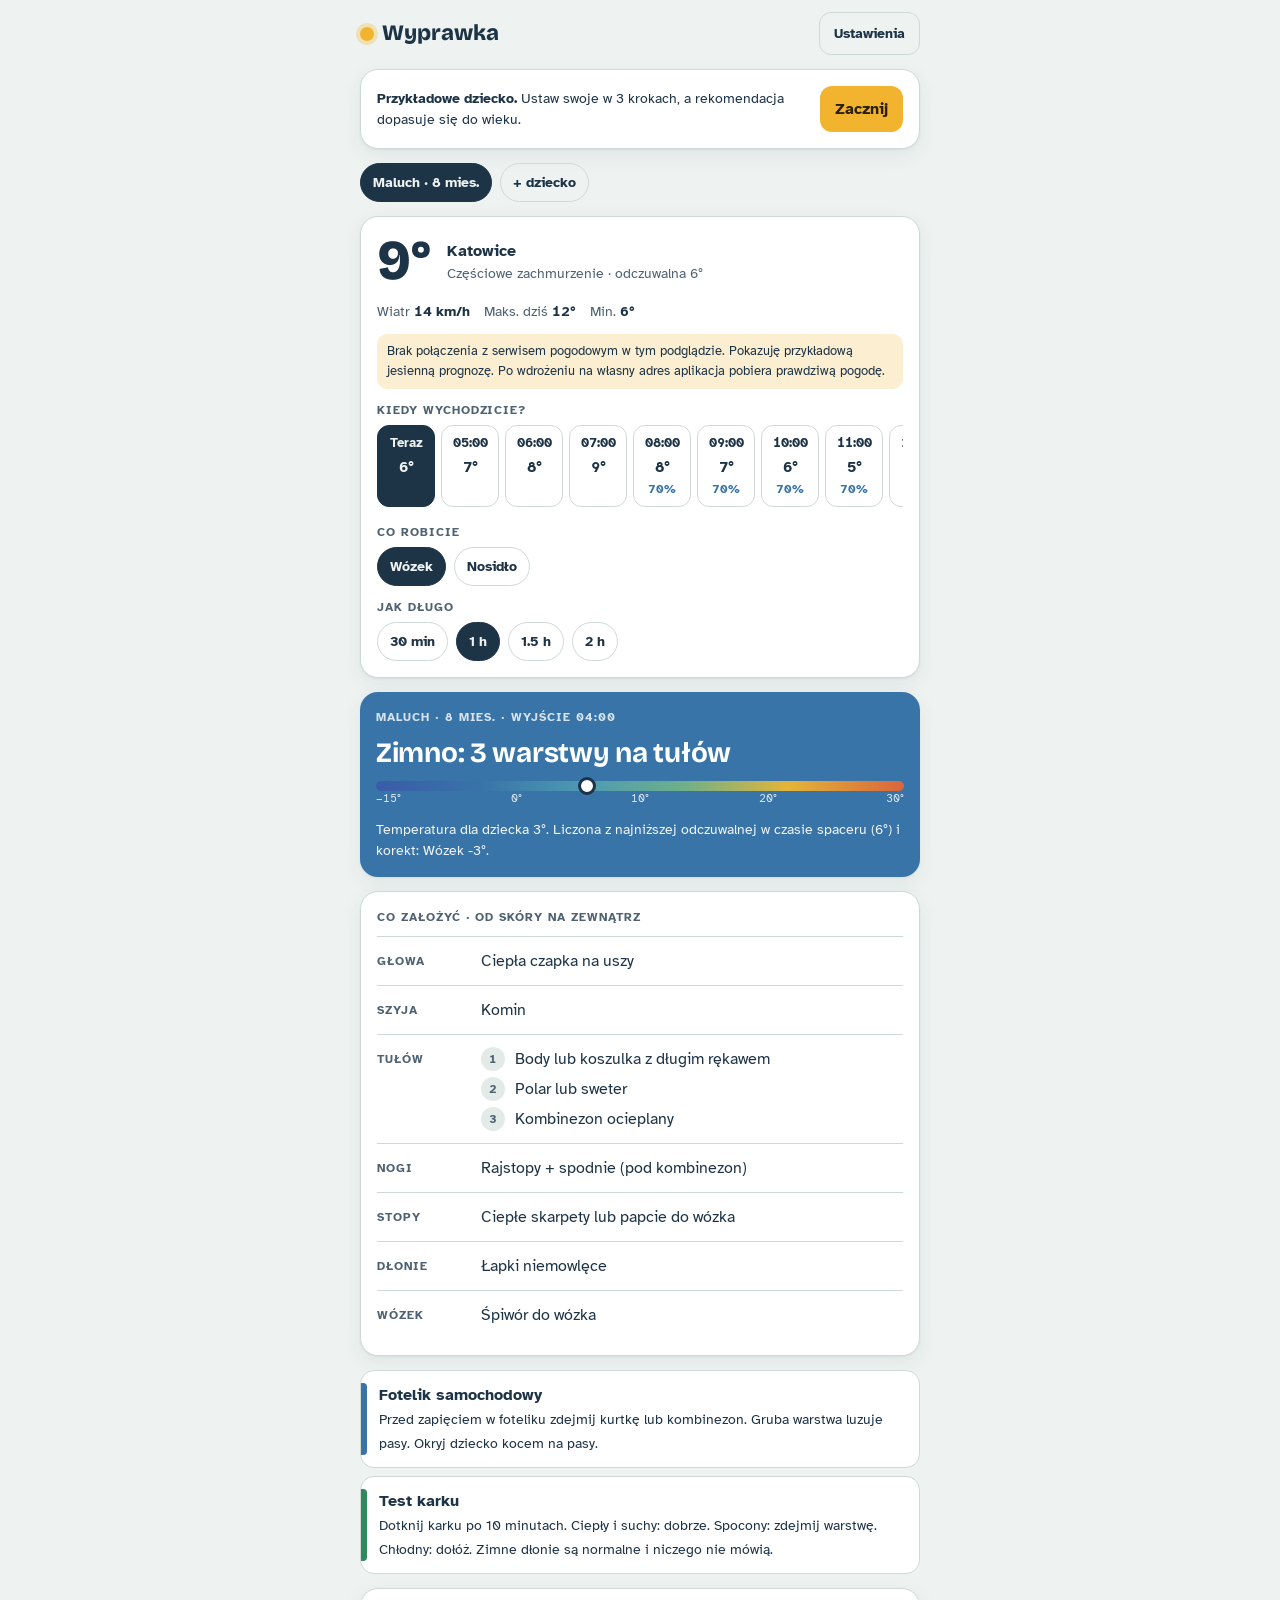
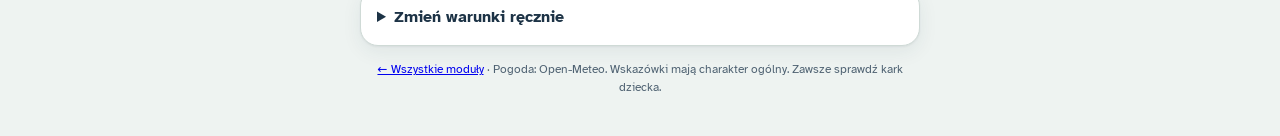
==== pogoda/index.html @ 4bfb7885 "Initial import of Wyprawka from ZIP Co-Authored-By: Claude Opus 5.5 <noreply@anthropic.com> Claude-S" ====
<!doctype html>
<html lang="pl">
<head>
<meta charset="utf-8">
<meta name="viewport" content="width=device-width,initial-scale=1,viewport-fit=cover">
<style>body{margin:0}[hidden]{display:none!important}:root{padding-top:env(safe-area-inset-top,0px);padding-bottom:env(safe-area-inset-bottom,0px)}</style>
</head>
<body>
<title>Pogoda · Wyprawka</title>
<link rel="manifest" href="../manifest.webmanifest">
<meta name="theme-color" content="#1D3346">
<link rel="preconnect" href="https://fonts.googleapis.com">
<link rel="preconnect" href="https://fonts.gstatic.com" crossorigin>
<link rel="stylesheet" href="https://fonts.googleapis.com/css2?family=Bricolage+Grotesque:opsz,wght@12..96,500;12..96,700;12..96,800&family=Atkinson+Hyperlegible:wght@400;700&display=swap">
<style>
:root{
  --bg:#EEF3F1; --surface:#FFFFFF; --surface-2:#E3EBE8; --ink:#1D3346; --ink-2:#4F6272; --line:#CFDAD6;
  --accent:#F2B42F; --accent-ink:#2A1F00; --cold:#3874A8; --warm:#D9653B; --ok:#2F8A5B; --warn:#B7791F; --bad:#B8402F;
  --shadow:0 1px 2px rgba(29,51,70,.06),0 6px 20px rgba(29,51,70,.07);
  --display:"Bricolage Grotesque",ui-rounded,"Segoe UI",system-ui,sans-serif;
  --body:"Atkinson Hyperlegible",system-ui,-apple-system,"Segoe UI",Roboto,sans-serif;
}
@media (prefers-color-scheme:dark){:root:not([data-theme="light"]){
  color-scheme:dark;--bg:#0F171D;--surface:#172229;--surface-2:#1F2D36;--ink:#E6EEF1;--ink-2:#9AAFBB;--line:#2A3A44;
  --accent:#F2B42F;--accent-ink:#2A1F00;--cold:#6FA8DB;--warm:#EE8A62;--ok:#5BC38A;--warn:#E3A948;--bad:#EC7A68;--shadow:none}}
:root[data-theme="dark"]{
  color-scheme:dark;--bg:#0F171D;--surface:#172229;--surface-2:#1F2D36;--ink:#E6EEF1;--ink-2:#9AAFBB;--line:#2A3A44;
  --accent:#F2B42F;--accent-ink:#2A1F00;--cold:#6FA8DB;--warm:#EE8A62;--ok:#5BC38A;--warn:#E3A948;--bad:#EC7A68;--shadow:none}
*{box-sizing:border-box}
html,body{background:var(--bg)}
body{color:var(--ink);font:16px/1.5 var(--body);padding-inline:16px;padding-block:12px 40px}
.wrap{max-width:560px;margin:0 auto;display:flex;flex-direction:column;gap:14px}
h1,h2,h3{font-family:var(--display);margin:0;text-wrap:balance;letter-spacing:-.01em}
.top{display:flex;align-items:center;justify-content:space-between;gap:10px}
.brand{font-family:var(--display);font-weight:800;font-size:22px;display:flex;align-items:center;gap:8px}
.brand i{width:14px;height:14px;border-radius:50%;background:var(--accent);display:inline-block;box-shadow:0 0 0 4px color-mix(in srgb,var(--accent) 30%,transparent)}
.label{font-size:12px;text-transform:uppercase;letter-spacing:.08em;color:var(--ink-2);font-weight:700}
.card{background:var(--surface);border:1px solid var(--line);border-radius:18px;padding:16px;box-shadow:var(--shadow)}
button,.btn{font:inherit;cursor:pointer;border-radius:12px;border:1px solid var(--line);background:var(--surface);color:var(--ink);padding:10px 14px;font-weight:700}
button:focus-visible,input:focus-visible,select:focus-visible{outline:3px solid var(--cold);outline-offset:2px}
.primary{background:var(--accent);color:var(--accent-ink);border-color:transparent}
.ghost{background:transparent}
.chips{display:flex;flex-wrap:wrap;gap:8px}
.chip{padding:8px 12px;border-radius:999px;font-weight:700;font-size:14px}
.chip[aria-pressed="true"]{background:var(--ink);color:var(--bg);border-color:var(--ink)}
input,select{font:inherit;color:var(--ink);background:var(--surface-2);border:1px solid var(--line);border-radius:10px;padding:10px 12px;width:100%}
.row{display:flex;gap:10px;flex-wrap:wrap;align-items:center}
.row>*{flex:1 1 140px}
.muted{color:var(--ink-2)}
.small{font-size:14px}
/* weather hero */
.wx{display:grid;grid-template-columns:auto 1fr;gap:6px 16px;align-items:center}
.wx .big{font-family:var(--display);font-weight:800;font-size:56px;line-height:1;font-variant-numeric:tabular-nums}
.wx .place{font-weight:700}
.stats{display:flex;flex-wrap:wrap;gap:6px 14px;font-size:14px;color:var(--ink-2);font-variant-numeric:tabular-nums}
.stats b{color:var(--ink)}
.demo{font-size:13px;background:color-mix(in srgb,var(--accent) 22%,var(--surface));border-radius:10px;padding:8px 10px}
/* hours */
.hours{display:flex;gap:6px;overflow-x:auto;padding-bottom:4px;scrollbar-width:thin}
.hour{flex:0 0 58px;display:flex;flex-direction:column;align-items:center;gap:2px;padding:8px 4px;border-radius:12px;font-size:13px;font-variant-numeric:tabular-nums}
.hour .t{font-weight:700;font-size:15px}
.hour .p{color:var(--cold);font-size:12px;min-height:16px}
.hour[aria-pressed="true"]{background:var(--ink);color:var(--bg);border-color:var(--ink)}
.hour[aria-pressed="true"] .p{color:var(--accent)}
/* verdict */
.verdict{display:flex;flex-direction:column;gap:12px;border:none;color:#fff;background:var(--band,#3874A8)}
.verdict .label{color:rgba(255,255,255,.8)}
.verdict h2{font-size:28px;line-height:1.1}
.gauge{position:relative;height:10px;border-radius:99px;background:linear-gradient(90deg,#3B5BA8 0%,#3874A8 20%,#4E9BB3 40%,#6DB08A 58%,#E2B53A 78%,#D9653B 100%)}
.gauge span{position:absolute;top:50%;width:18px;height:18px;border-radius:50%;background:#fff;border:3px solid #1D3346;transform:translate(-50%,-50%)}
.gscale{display:flex;justify-content:space-between;font-size:11px;color:rgba(255,255,255,.85);font-variant-numeric:tabular-nums}
.why{font-size:14px;color:rgba(255,255,255,.92)}
/* outfit */
.outfit{display:flex;flex-direction:column}
.slot{display:grid;grid-template-columns:92px 1fr;gap:12px;padding:12px 0;border-top:1px solid var(--line)}
.slot:first-child{border-top:none;padding-top:0}
.slot .k{font-size:12px;text-transform:uppercase;letter-spacing:.08em;color:var(--ink-2);font-weight:700;padding-top:3px}
.slot ol{margin:0;padding:0;list-style:none;display:flex;flex-direction:column;gap:6px}
.slot li{display:flex;gap:10px;align-items:flex-start}
.slot li .n{flex:0 0 24px;height:24px;border-radius:50%;display:grid;place-items:center;font-size:12px;font-weight:700;background:var(--surface-2);color:var(--ink-2);font-variant-numeric:tabular-nums}
.slot li.opt{color:var(--ink-2)}
.slot li.opt::after{content:"zapas";font-size:11px;font-weight:700;text-transform:uppercase;letter-spacing:.06em;margin-left:auto;padding:2px 6px;border-radius:6px;background:var(--surface-2)}
.alerts{display:flex;flex-direction:column;gap:8px}
.alert{display:grid;grid-template-columns:6px 1fr;gap:12px;background:var(--surface);border:1px solid var(--line);border-radius:14px;padding:12px 14px 12px 0;overflow:hidden}
.alert::before{content:"";border-radius:0 4px 4px 0;background:var(--c,var(--cold))}
.alert b{display:block}
.alert.bad{--c:var(--bad)} .alert.warn{--c:var(--warn)} .alert.ok{--c:var(--ok)} .alert.info{--c:var(--cold)}
details summary{cursor:pointer;font-weight:700}
.manual{display:grid;grid-template-columns:1fr 1fr;gap:10px}
.manual label{display:flex;flex-direction:column;gap:4px;font-size:13px;color:var(--ink-2)}
/* setup */
.overlay{position:fixed;inset:0;background:var(--bg);z-index:10;overflow-y:auto;padding-inline:16px;padding-block:calc(env(safe-area-inset-top,0px) + 16px) calc(env(safe-area-inset-bottom,0px) + 24px)}
.steps{display:flex;gap:6px}
.steps span{flex:1;height:5px;border-radius:9px;background:var(--line)}
.steps span.on{background:var(--accent)}
.setup h1{font-size:30px;line-height:1.1}
.stack{display:flex;flex-direction:column;gap:12px}
.opt-list{display:grid;grid-template-columns:1fr 1fr;gap:8px}
.opt-list button{text-align:left;padding:12px;display:flex;flex-direction:column;gap:2px}
.opt-list button small{font-weight:400;color:var(--ink-2);font-size:13px}
.opt-list button[aria-pressed="true"]{border-color:var(--ink);box-shadow:inset 0 0 0 2px var(--ink)}
.results{display:flex;flex-direction:column;gap:6px}
.kids{display:flex;gap:8px;overflow-x:auto}
footer{font-size:12px;color:var(--ink-2);text-align:center}
@media (prefers-reduced-motion:no-preference){.verdict,.outfit{transition:background .3s}}
@media (max-width:380px){.slot{grid-template-columns:1fr;gap:6px}.wx .big{font-size:46px}}
</style>

<div class="wrap" id="app">
  <div class="top">
    <a class="brand" href="../" style="text-decoration:none;color:inherit"><i></i>Wyprawka</a>
    <button class="ghost small" id="btnSetup" type="button">Ustawienia</button>
  </div>

  <div class="card row" id="exBanner" hidden><div class="small"><b>Przykładowe dziecko.</b> Ustaw swoje w 3 krokach, a rekomendacja dopasuje się do wieku.</div><button type="button" class="primary" id="exGo" style="flex:0 0 auto">Zacznij</button></div>
  <div class="kids" id="kids"></div>

  <section class="card stack" aria-label="Pogoda">
    <div class="wx">
      <div class="big" id="wxTemp">–</div>
      <div>
        <div class="place" id="wxPlace">–</div>
        <div class="muted small" id="wxDesc">–</div>
      </div>
    </div>
    <div class="stats" id="wxStats"></div>
    <div class="demo" id="wxDemo" hidden></div>
    <div>
      <div class="label" style="margin-bottom:6px">Kiedy wychodzicie?</div>
      <div class="hours" id="hours"></div>
    </div>
    <div class="row">
      <div>
        <div class="label" style="margin-bottom:6px">Co robicie</div>
        <div class="chips" id="acts"></div>
      </div>
    </div>
    <div>
      <div class="label" style="margin-bottom:6px">Jak długo</div>
      <div class="chips" id="durs"></div>
    </div>
  </section>

  <section class="card verdict" id="verdict" aria-live="polite">
    <div class="label" id="vLabel">Rekomendacja</div>
    <h2 id="vTitle">–</h2>
    <div>
      <div class="gauge"><span id="gDot" style="left:50%"></span></div>
      <div class="gscale"><span>−15°</span><span>0°</span><span>10°</span><span>20°</span><span>30°</span></div>
    </div>
    <div class="why" id="vWhy"></div>
  </section>

  <section class="card outfit" id="outfit" aria-label="Co założyć"></section>

  <section class="alerts" id="alerts" aria-label="Wskazówki"></section>

  <details class="card">
    <summary>Zmień warunki ręcznie</summary>
    <p class="muted small">Nadpisuje prognozę. Przydatne do sprawdzenia, jak zmieni się ubiór.</p>
    <div class="manual">
      <label>Odczuwalna °C<input id="mT" type="number" step="1" inputmode="numeric"></label>
      <label>Wiatr km/h<input id="mW" type="number" step="1" inputmode="numeric"></label>
      <label>Szansa opadów %<input id="mP" type="number" step="5" inputmode="numeric"></label>
      <label>Indeks UV<input id="mU" type="number" step="1" inputmode="numeric"></label>
      <label>Opad<select id="mK"><option value="none">brak</option><option value="rain">deszcz</option><option value="snow">śnieg</option></select></label>
      <label>&nbsp;<button type="button" id="mApply" class="primary">Przelicz</button></label>
    </div>
    <p><button type="button" id="mReset" class="ghost small">Wróć do prognozy</button></p>
  </details>

  <footer><a href="../">← Wszystkie moduły</a> · Pogoda: Open-Meteo. Wskazówki mają charakter ogólny. Zawsze sprawdź kark dziecka.</footer>
</div>

<div class="overlay setup" id="setup" hidden>
  <div class="wrap">
    <div class="steps" id="stepBar"><span></span><span></span><span></span></div>
    <div id="stepBody" class="stack"></div>
  </div>
</div>

<script>
(()=>{
const $=s=>document.querySelector(s);
const esc=s=>String(s).replace(/[&<>"]/g,c=>({"&":"&amp;","<":"&lt;",">":"&gt;",'"':"&quot;"}[c]));
const LS="cieplutko.v1";
const load=()=>{try{return JSON.parse(localStorage.getItem(LS))||null}catch(e){return null}};
const save=()=>{try{localStorage.setItem(LS,JSON.stringify(S))}catch(e){}};

/* ---------- state ---------- */
const now=new Date();
const monthsAgo=m=>{const d=new Date(now.getFullYear(),now.getMonth()-m,1);return d.toISOString().slice(0,7)};
let S=load()||{
  example:true,
  kids:[{id:"k1",name:"Maluch",birth:monthsAgo(8),feel:0}],
  active:"k1",
  place:{name:"Katowice",lat:50.2649,lon:19.0238},
  act:"wozek",dur:60,
};
let WX=null, startIdx=0, manual=null;

/* ---------- weather ---------- */
const WMO={0:"Bezchmurnie",1:"Przeważnie słonecznie",2:"Częściowe zachmurzenie",3:"Pochmurno",45:"Mgła",48:"Szadź",51:"Lekka mżawka",53:"Mżawka",55:"Gęsta mżawka",56:"Marznąca mżawka",57:"Marznąca mżawka",61:"Słaby deszcz",63:"Deszcz",65:"Ulewa",66:"Marznący deszcz",67:"Marznący deszcz",71:"Słaby śnieg",73:"Śnieg",75:"Intensywny śnieg",77:"Ziarna śniegu",80:"Przelotny deszcz",81:"Przelotne opady",82:"Gwałtowne opady",85:"Przelotny śnieg",86:"Śnieżyca",95:"Burza",96:"Burza z gradem",99:"Burza z gradem"};
const kindOf=c=>([71,73,75,77,85,86].includes(c)?"snow":(c>=51&&c<=67)||(c>=80&&c<=82)||c>=95?"rain":"none");

function sampleWeather(){ // realistic autumn day in Silesia, clearly marked as sample
  const base=new Date();base.setMinutes(0,0,0);
  const temps=[9,10,11,12,12,11,10,9,8,7,7,6,6,5,5,5,4,4,4,5,6,7,8,9];
  const hours=temps.map((t,i)=>{const d=new Date(base.getTime()+i*3600e3);const rain=i>=4&&i<=7;
    return{time:d,t,feels:t-3-(rain?1:0),pp:rain?70:15,precip:rain?0.6:0,code:rain?61:(i<4?2:3),wind:rain?24:14,uv:i<5?2:0}});
  return{sample:true,cur:{t:9,feels:6,code:2,wind:14},hours};
}
async function fetchWeather(p){
  const u=`https://api.open-meteo.com/v1/forecast?latitude=${p.lat}&longitude=${p.lon}&current=temperature_2m,apparent_temperature,weather_code,wind_speed_10m&hourly=temperature_2m,apparent_temperature,precipitation_probability,precipitation,weather_code,wind_speed_10m,uv_index&timezone=auto&forecast_days=2`;
  const r=await fetch(u);if(!r.ok)throw new Error("HTTP "+r.status);const j=await r.json();
  const h=j.hourly, nowH=new Date();nowH.setMinutes(0,0,0);
  const hours=h.time.map((t,i)=>({time:new Date(t),t:h.temperature_2m[i],feels:h.apparent_temperature[i],pp:h.precipitation_probability[i]??0,precip:h.precipitation[i]??0,code:h.weather_code[i],wind:h.wind_speed_10m[i],uv:h.uv_index[i]??0}))
    .filter(x=>x.time>=nowH).slice(0,24);
  return{sample:false,cur:{t:j.current.temperature_2m,feels:j.current.apparent_temperature,code:j.current.weather_code,wind:j.current.wind_speed_10m},hours};
}
async function geocode(q){
  const r=await fetch(`https://geocoding-api.open-meteo.com/v1/search?name=${encodeURIComponent(q)}&count=6&language=pl&format=json`);
  const j=await r.json();return(j.results||[]).map(x=>({name:x.name,sub:[x.admin1,x.country].filter(Boolean).join(", "),lat:x.latitude,lon:x.longitude}));
}
async function reverseName(lat,lon){
  try{const r=await fetch(`https://api.bigdatacloud.net/data/reverse-geocode-client?latitude=${lat}&longitude=${lon}&localityLanguage=pl`);const j=await r.json();return j.city||j.locality||"Twoja lokalizacja"}catch(e){return"Twoja lokalizacja"}
}
function gps(){return new Promise((res,rej)=>{if(!navigator.geolocation)return rej(new Error("brak GPS"));navigator.geolocation.getCurrentPosition(p=>res({lat:p.coords.latitude,lon:p.coords.longitude}),rej,{enableHighAccuracy:false,timeout:10000,maximumAge:600000})})}

/* ---------- engine ---------- */
const ageM=k=>{const [y,m]=k.birth.split("-").map(Number);return Math.max(0,(now.getFullYear()-y)*12+(now.getMonth()+1-m))};
const ageTxt=m=>m<1?"noworodek":m<24?`${m} mies.`:`${Math.floor(m/12)} ${Math.floor(m/12)<5?"lata":"lat"}${m%12>=6?" i pół":""}`;
const ACTS={wozek:{n:"Wózek",d:"leży lub siedzi"},nosidlo:{n:"Nosidło",d:"przy rodzicu"},spacer:{n:"Spacer",d:"idzie sam"},plac:{n:"Plac zabaw",d:"biega"}};
const actsFor=m=>m<12?["wozek","nosidlo"]:["wozek","spacer","plac"];

function windowOf(hours,i,dur){
  const n=Math.max(1,Math.ceil(dur/60));const w=hours.slice(i,i+n);
  const kinds=w.map(h=>kindOf(h.code));
  return{feels:Math.min(...w.map(h=>h.feels)),t:Math.min(...w.map(h=>h.t)),tMax:Math.max(...w.map(h=>h.feels)),
    wind:Math.max(...w.map(h=>h.wind)),pp:Math.max(...w.map(h=>h.pp)),precip:w.reduce((a,h)=>a+h.precip,0),
    uv:Math.max(...w.map(h=>h.uv)),kind:kinds.includes("snow")?"snow":kinds.includes("rain")?"rain":"none",start:w[0].time};
}

const BANDS=[
 {min:24,key:"hot",name:"Upał",color:"#C4552F"},
 {min:19,key:"warm",name:"Ciepło",color:"#B98A12"},
 {min:14,key:"mild",name:"Łagodnie",color:"#3E8A63"},
 {min:9,key:"cool",name:"Chłodno",color:"#3C8595"},
 {min:2,key:"cold",name:"Zimno",color:"#3874A8"},
 {min:-5,key:"frost",name:"Bardzo zimno",color:"#34579A"},
 {min:-99,key:"severe",name:"Ekstremalnie zimno",color:"#2B3F7A"}];

function recommend(kid,w,act,dur){
  const m=ageM(kid), infant=m<12, walker=m>=12;
  let adj=0, why=[];
  const actAdj={wozek:infant?-3:-2,nosidlo:3,spacer:2,plac:4}[act];
  adj+=actAdj; why.push(`${ACTS[act].n} ${actAdj>0?"+":""}${actAdj}°`);
  if(m<3){adj-=1;why.push("noworodek −1°")}
  if(kid.feel){adj+=kid.feel;why.push(kid.feel<0?`zmarzluch ${kid.feel}°`:`szybko się grzeje +${kid.feel}°`)}
  if(dur>=90){adj-=1;why.push("długi spacer −1°")}
  const T=Math.round(w.feels+adj);
  const band=BANDS.find(b=>T>=b.min);
  const O={head:[],neck:[],body:[],legs:[],feet:[],hands:[],gear:[]};
  const L=(slot,txt,opt)=>O[slot].push({txt,opt:!!opt});
  const wet=w.kind==="rain"||w.pp>=50, snow=w.kind==="snow", windy=w.wind>=25;

  switch(band.key){
   case"hot":
    L("body",infant?"Samo body z krótkim rękawem lub bez rękawów (bawełna, len)":"Luźna koszulka z krótkim rękawem (bawełna, len)");
    L("legs",infant?"Tylko pielucha albo cienkie szorty":"Krótkie spodenki lub przewiewna sukienka");
    L("feet",walker?"Sandały z zakrytymi palcami":"Boso");
    L("head","Kapelusz z rondem, jasny, przewiewny");break;
   case"warm":
    L("body","Koszulka lub body z krótkim rękawem");
    L("body","Cienka bluza rozpinana",true);
    L("legs","Cienkie długie spodnie lub legginsy");
    L("feet",walker?"Skarpetki i lekkie buty":"Cienkie skarpetki");
    L("head",w.uv>=3?"Kapelusz lub czapka z daszkiem":(infant?"Cienka czapeczka, tylko przy wietrze":"Bez czapki"),!(w.uv>=3)&&infant);break;
   case"mild":
    L("body","Body lub koszulka z długim rękawem");
    L("body","Cienka bluza lub sweterek");
    if(windy||wet)L("body","Wiatrówka lub cienka kurtka");else L("body","Cienka kurtka",true);
    L("legs","Długie spodnie (dresowe, bawełniane)");
    L("feet",walker?"Skarpetki i pełne buty":"Skarpetki");
    L("head",infant?"Cienka bawełniana czapka":"Cienka czapka przy wietrze",!infant&&!windy);break;
   case"cool":
    L("body","Body lub koszulka z długim rękawem");
    L("body","Polar lub bluza");
    L("body","Kurtka przejściowa");
    L("legs",m<24?"Rajstopki + długie spodnie":"Długie spodnie");
    L("feet",walker?"Grubsze skarpety i buty przejściowe":"Grubsze skarpety");
    L("head","Cienka czapka zakrywająca uszy");
    L("neck","Komin lub chustka",!windy);
    if(walker)L("hands","Cienkie rękawiczki",true);break;
   case"cold":
    L("body","Body lub koszulka z długim rękawem");
    L("body","Polar lub sweter");
    L("body",infant?"Kombinezon ocieplany":"Kurtka ocieplana");
    L("legs",infant?"Rajstopy + spodnie (pod kombinezon)":"Rajstopy + spodnie lub spodnie ocieplane");
    L("feet",walker?"Ciepłe skarpety i buty ocieplane":"Ciepłe skarpety lub papcie do wózka");
    L("head","Ciepła czapka na uszy");
    L("neck","Komin");
    L("hands",walker?"Rękawiczki":"Łapki niemowlęce");break;
   case"frost": case"severe":
    L("body","Bielizna termoaktywna lub body z wełny merino");
    L("body","Polar lub wełniany sweter");
    L("body","Kombinezon zimowy");
    L("legs","Rajstopy wełniane lub legginsy termo (pod kombinezon)");
    L("feet",walker?"Wełniane skarpety i buty zimowe":"Wełniane skarpety, buciki lub śpiworek zakrywający stopy");
    L("head",band.key==="severe"?"Kominiarka i zimowa czapka":"Zimowa czapka, ewentualnie kominiarka");
    L("neck","Komin polarowy");
    L("hands",walker?"Nieprzemakalne łapki":"Łapki niemowlęce");break;
  }
  if(wet&&walker&&act!=="wozek"){L("body","Kurtka przeciwdeszczowa jako wierzchnia warstwa");L("legs","Spodnie przeciwdeszczowe na wierzch");O.feet=[{txt:T<8?"Kalosze z ciepłą wkładką":"Kalosze",opt:false}]}
  if(snow&&walker){L("legs","Spodnie nieprzemakalne (śnieg)");L("hands","Zapasowa para rękawiczek",true)}
  if(act==="plac"){L("gear","Zapasowe skarpetki i spodnie",true);if(T>=14&&T<24)L("gear","Bluzę zdejmij po 10 min zabawy, jeśli się grzeje",true)}

  // stroller / carrier gear
  if(act==="wozek"){
    L("gear",T>=22?"Bez kocyka. Nie zasłaniaj budki pieluszką, bo w środku robi się gorąco":T>=16?"Cienki kocyk muślinowy":T>=9?"Kocyk lub cienki śpiworek":T>=0?"Śpiwór do wózka":"Zimowy śpiwór do wózka i osłona od wiatru");
    if(wet||snow)L("gear","Folia przeciwdeszczowa, uchylona dla wentylacji");
    if(windy&&T<16)L("gear","Budka ustawiona od strony wiatru");
  }
  if(act==="nosidlo"){
    L("gear","Dziecko ubierz o jedną warstwę lżej. Ciepło rodzica grzeje");
    if(T<14)L("gear","Kurtka lub osłona nosidłowa rodzica, ciepłe skarpety (stopy wystają)");
  }

  // alerts
  const A=[];
  if(band.key==="severe")A.push(["bad","Rozważ krótszy spacer",infant?"Przy tak odczuwalnej temperaturze niemowlę wyjdź maksymalnie na 15–20 minut albo zostańcie w domu.":"Wyjdźcie na 20–30 minut i obserwujcie policzki i nos."]);
  else if(band.key==="frost")A.push(["warn","Bardzo zimno",`Skróć spacer do 30–40 minut. Na policzki tłusty krem ochronny na zimno (bez wody), 20 minut przed wyjściem.`]);
  if(w.tMax>=28)A.push(["bad","Upał","Unikaj wyjścia między 11 a 16. Częściej podawaj pierś, mleko lub wodę (wodę od 6. miesiąca). Szukaj cienia."]);
  if(w.uv>=3){
    if(m<6)A.push(["warn",`UV ${Math.round(w.uv)}`,"Niemowlę do 6. miesiąca trzymaj w cieniu i chroń ubraniem oraz budką. Kremów z filtrem u tak małych dzieci się unika."]);
    else A.push(["warn",`UV ${Math.round(w.uv)}`,`Krem z filtrem SPF 50 (mineralny) na odkrytą skórę${w.uv>=6&&walker?", okulary UV400":""}.`]);
  }
  if(wet)A.push(["info","Może padać",`Szansa opadów do ${Math.round(w.pp)}%. ${act==="nosidlo"?"Weź parasol lub osłonę przeciwdeszczową na nosidło.":act==="wozek"?"Folia na wózek w koszu.":"Ubranie przeciwdeszczowe już jest na liście."}`]);
  if(w.wind>=35)A.push(["warn","Silny wiatr",`Porywy do ${Math.round(w.wind)} km/h. Komin, osłona twarzy, unikaj otwartych przestrzeni.`]);
  if(T<10)A.push(["info","Fotelik samochodowy","Przed zapięciem w foteliku zdejmij kurtkę lub kombinezon. Gruba warstwa luzuje pasy. Okryj dziecko kocem na pasy."]);
  A.push(["ok","Test karku","Dotknij karku po 10 minutach. Ciepły i suchy: dobrze. Spocony: zdejmij warstwę. Chłodny: dołóż. Zimne dłonie są normalne i niczego nie mówią."]);

  return{T,band,O,A,why,m};
}

/* ---------- render ---------- */
function curWeather(){
  if(manual){const h=WX.hours[startIdx]||WX.hours[0];return{feels:manual.t,t:manual.t,tMax:manual.t,wind:manual.w,pp:manual.p,precip:0,uv:manual.u,kind:manual.k,start:h.time}}
  return windowOf(WX.hours,startIdx,S.dur);
}
const kid=()=>S.kids.find(k=>k.id===S.active)||S.kids[0];
const hhmm=d=>d.toLocaleTimeString("pl-PL",{hour:"2-digit",minute:"2-digit"});
const icon=h=>{const k=kindOf(h.code);return k==="snow"?"śnieg":k==="rain"?`${Math.round(h.pp)}%`:h.pp>=30?`${Math.round(h.pp)}%`:""};

function renderKids(){
  const el=$("#kids");
  el.innerHTML=S.kids.map(k=>`<button type="button" class="chip" aria-pressed="${k.id===S.active}" data-k="${k.id}">${esc(k.name)} · ${ageTxt(ageM(k))}</button>`).join("")+
    `<button type="button" class="chip ghost" id="addKid">+ dziecko</button>`;
  el.querySelectorAll("[data-k]").forEach(b=>b.onclick=()=>{S.active=b.dataset.k;const a=actsFor(ageM(kid()));if(!a.includes(S.act))S.act=a[0];save();render()});
  $("#addKid").onclick=()=>openSetup(true);
}
function renderWeather(){
  const c=WX.cur;
  $("#wxTemp").textContent=`${Math.round(c.t)}°`;
  $("#wxPlace").textContent=S.place.name;
  $("#wxDesc").textContent=`${WMO[c.code]||"–"} · odczuwalna ${Math.round(c.feels)}°`;
  $("#wxStats").innerHTML=`<span>Wiatr <b>${Math.round(c.wind)} km/h</b></span><span>Maks. dziś <b>${Math.round(Math.max(...WX.hours.slice(0,12).map(h=>h.t)))}°</b></span><span>Min. <b>${Math.round(Math.min(...WX.hours.slice(0,12).map(h=>h.t)))}°</b></span>`;
  const d=$("#wxDemo");
  if(WX.sample){d.hidden=false;d.textContent=WX.err||"Przykładowa prognoza. Po uruchomieniu aplikacji z własnego adresu pobierze się prawdziwa pogoda dla Twojej lokalizacji.";}else d.hidden=true;
  $("#hours").innerHTML=WX.hours.slice(0,12).map((h,i)=>`<button type="button" class="hour" aria-pressed="${i===startIdx}" data-i="${i}"><span>${i===0?"Teraz":hhmm(h.time)}</span><span class="t">${Math.round(h.feels)}°</span><span class="p">${icon(h)}</span></button>`).join("");
  $("#hours").querySelectorAll(".hour").forEach(b=>b.onclick=()=>{startIdx=+b.dataset.i;render()});
  const acts=actsFor(ageM(kid()));
  $("#acts").innerHTML=acts.map(a=>`<button type="button" class="chip" aria-pressed="${a===S.act}" data-a="${a}">${ACTS[a].n}</button>`).join("");
  $("#acts").querySelectorAll("[data-a]").forEach(b=>b.onclick=()=>{S.act=b.dataset.a;save();render()});
  $("#durs").innerHTML=[30,60,90,120].map(v=>`<button type="button" class="chip" aria-pressed="${v===S.dur}" data-d="${v}">${v<60?v+" min":v/60+" h"}</button>`).join("");
  $("#durs").querySelectorAll("[data-d]").forEach(b=>b.onclick=()=>{S.dur=+b.dataset.d;save();render()});
}
function renderRec(){
  const k=kid(), w=curWeather(), r=recommend(k,w,S.act,S.dur);
  const v=$("#verdict");v.style.setProperty("--band",r.band.color);
  const layers=r.O.body.filter(x=>!x.opt).length;
  $("#vLabel").textContent=`${esc(k.name)} · ${ageTxt(r.m)} · wyjście ${manual?"(ręcznie)":hhmm(w.start)}`;
  $("#vTitle").textContent=`${r.band.name}: ${layers} ${layers===1?"warstwa":layers<5?"warstwy":"warstw"} na tułów`;
  const pct=Math.max(0,Math.min(100,(r.T+15)/45*100));$("#gDot").style.left=pct+"%";
  $("#vWhy").textContent=`Temperatura dla dziecka ${r.T}°. Liczona z najniższej odczuwalnej w czasie spaceru (${Math.round(w.feels)}°) i korekt: ${r.why.join(", ")}.`;
  const SL=[["head","Głowa"],["neck","Szyja"],["body","Tułów"],["legs","Nogi"],["feet","Stopy"],["hands","Dłonie"],["gear",S.act==="wozek"?"Wózek":S.act==="nosidlo"?"Nosidło":"Do torby"]];
  $("#outfit").innerHTML=`<div class="label" style="margin-bottom:10px">Co założyć · od skóry na zewnątrz</div>`+SL.filter(([s])=>r.O[s].length).map(([s,n])=>{let c=0;return(
    `<div class="slot"><div class="k">${n}</div><ol>${r.O[s].map(x=>`<li class="${x.opt?"opt":""}">${s==="body"&&!x.opt?`<span class="n">${++c}</span>`:""}<span>${esc(x.txt)}</span></li>`).join("")}</ol></div>`)}).join("");
  $("#alerts").innerHTML=r.A.map(([c,t,d])=>`<div class="alert ${c}"><div><b>${esc(t)}</b><span class="small">${esc(d)}</span></div></div>`).join("");
}
function render(){$("#exBanner").hidden=!S.example;renderKids();renderWeather();renderRec()}

/* ---------- manual override ---------- */
$("#mApply").onclick=()=>{manual={t:+$("#mT").value||0,w:+$("#mW").value||0,p:+$("#mP").value||0,u:+$("#mU").value||0,k:$("#mK").value};if(manual.k!=="none"&&manual.p<50)manual.p=80;renderRec()};
$("#mReset").onclick=()=>{manual=null;renderRec()};
function fillManual(){const w=windowOf(WX.hours,startIdx,S.dur);$("#mT").value=Math.round(w.feels);$("#mW").value=Math.round(w.wind);$("#mP").value=Math.round(w.pp);$("#mU").value=Math.round(w.uv);$("#mK").value=w.kind}

/* ---------- setup (3 steps) ---------- */
let step=0, draft=null, addOnly=false;
function openSetup(add){addOnly=!!add;step=0;const k=add?null:kid();draft={name:add?"":(S.example?"":k.name),birth:add?monthsAgo(6):k.birth,feel:add?0:k.feel,place:{...S.place},act:S.act};$("#setup").hidden=false;renderStep()}
function renderStep(){
  const bars=$("#stepBar").children;[...bars].forEach((b,i)=>b.classList.toggle("on",i<=step));
  const B=$("#stepBody");
  if(step===0){
    B.innerHTML=`<div class="label">Krok 1 z 3</div><h1>Kogo ubieramy?</h1>
    <label class="stack small"><span class="muted">Imię lub przydomek</span><input id="sName" autocomplete="off" placeholder="np. Staś" value="${esc(draft.name)}"></label>
    <label class="stack small"><span class="muted">Miesiąc urodzenia</span><input id="sBirth" type="month" max="${now.toISOString().slice(0,7)}" value="${draft.birth}"></label>
    <div class="stack small"><span class="muted">Jak znosi chłód?</span><div class="chips" id="sFeel">
      ${[[-2,"Zmarzluch"],[0,"Typowo"],[2,"Szybko się poci"]].map(([v,n])=>`<button type="button" class="chip" data-f="${v}" aria-pressed="${draft.feel===v}">${n}</button>`).join("")}</div></div>
    <div class="row"><button type="button" class="ghost" id="sCancel">Anuluj</button><button type="button" class="primary" id="sNext">Dalej</button></div>`;
    B.querySelectorAll("[data-f]").forEach(b=>b.onclick=()=>{draft.feel=+b.dataset.f;draft.name=$("#sName").value;draft.birth=$("#sBirth").value||draft.birth;renderStep()});
    $("#sNext").onclick=()=>{draft.name=$("#sName").value.trim()||"Maluch";draft.birth=$("#sBirth").value||draft.birth;if(addOnly){finish();return}step=1;renderStep()};
  }else if(step===1){
    B.innerHTML=`<div class="label">Krok 2 z 3</div><h1>Gdzie spacerujecie?</h1>
    <button type="button" class="primary" id="sGps">Użyj mojej lokalizacji</button>
    <div class="muted small" id="sGpsMsg">Obecnie: ${esc(draft.place.name)}</div>
    <label class="stack small"><span class="muted">albo wpisz miejscowość</span><input id="sCity" placeholder="np. Siemianowice Śląskie" autocomplete="off"></label>
    <div class="results" id="sRes"></div>
    <div class="row"><button type="button" class="ghost" id="sBack">Wstecz</button><button type="button" class="primary" id="sNext">Dalej</button></div>`;
    $("#sGps").onclick=async()=>{const m=$("#sGpsMsg");m.textContent="Szukam lokalizacji…";
      try{const p=await gps();const name=await reverseName(p.lat,p.lon);draft.place={name,lat:p.lat,lon:p.lon};m.textContent="Obecnie: "+name}
      catch(e){m.textContent="Nie udało się pobrać lokalizacji. Zezwól na dostęp w przeglądarce albo wpisz miejscowość."}};
    let t;$("#sCity").oninput=e=>{clearTimeout(t);const q=e.target.value.trim();if(q.length<2){$("#sRes").innerHTML="";return}
      t=setTimeout(async()=>{try{const rs=await geocode(q);$("#sRes").innerHTML=rs.length?rs.map((r,i)=>`<button type="button" data-i="${i}" style="text-align:left">${esc(r.name)} <span class="muted small">${esc(r.sub)}</span></button>`).join(""):`<span class="muted small">Brak wyników.</span>`;
        $("#sRes").querySelectorAll("[data-i]").forEach(b=>b.onclick=()=>{draft.place=rs[+b.dataset.i];$("#sGpsMsg").textContent="Obecnie: "+draft.place.name;$("#sRes").innerHTML=""})}
        catch(err){$("#sRes").innerHTML=`<span class="muted small">Wyszukiwarka miejscowości nie odpowiada. Spróbuj później.</span>`}},350)};
    $("#sBack").onclick=()=>{step=0;renderStep()};$("#sNext").onclick=()=>{step=2;renderStep()};
  }else{
    const acts=actsFor(ageMFromBirth(draft.birth));if(!acts.includes(draft.act))draft.act=acts[0];
    B.innerHTML=`<div class="label">Krok 3 z 3</div><h1>Jak zwykle wychodzicie?</h1>
    <div class="opt-list">${acts.map(a=>`<button type="button" data-a="${a}" aria-pressed="${a===draft.act}">${ACTS[a].n}<small>${ACTS[a].d}</small></button>`).join("")}</div>
    <p class="muted small">Możesz to zmienić przy każdym wyjściu.</p>
    <div class="row"><button type="button" class="ghost" id="sBack">Wstecz</button><button type="button" class="primary" id="sNext">Gotowe</button></div>`;
    B.querySelectorAll("[data-a]").forEach(b=>b.onclick=()=>{draft.act=b.dataset.a;renderStep()});
    $("#sBack").onclick=()=>{step=1;renderStep()};$("#sNext").onclick=finish;
  }
  const c=$("#sCancel");if(c)c.onclick=()=>{$("#setup").hidden=true};
}
function ageMFromBirth(b){return ageM({birth:b})}
async function finish(){
  if(addOnly){const id="k"+Date.now();S.kids.push({id,name:draft.name,birth:draft.birth,feel:draft.feel});S.active=id;}
  else{
    if(S.example){S.kids=[{id:"k1",name:draft.name,birth:draft.birth,feel:draft.feel}];S.active="k1";S.example=false}
    else Object.assign(kid(),{name:draft.name,birth:draft.birth,feel:draft.feel});
    const moved=draft.place.lat!==S.place.lat||draft.place.lon!==S.place.lon;S.place=draft.place;S.act=draft.act;
    if(moved)await refresh();
  }
  const a=actsFor(ageM(kid()));if(!a.includes(S.act))S.act=a[0];
  save();$("#setup").hidden=true;render();
}
$("#btnSetup").onclick=()=>openSetup(false);$("#exGo").onclick=()=>openSetup(false);

/* ---------- boot ---------- */
async function refresh(){
  try{WX=await fetchWeather(S.place)}
  catch(e){WX=sampleWeather();WX.err="Brak połączenia z serwisem pogodowym w tym podglądzie. Pokazuję przykładową jesienną prognozę. Po wdrożeniu na własny adres aplikacja pobiera prawdziwą pogodę."}
  startIdx=0;fillManual();
}
WX=sampleWeather();render();
refresh().then(render);
})();
</script>

</body>
</html>
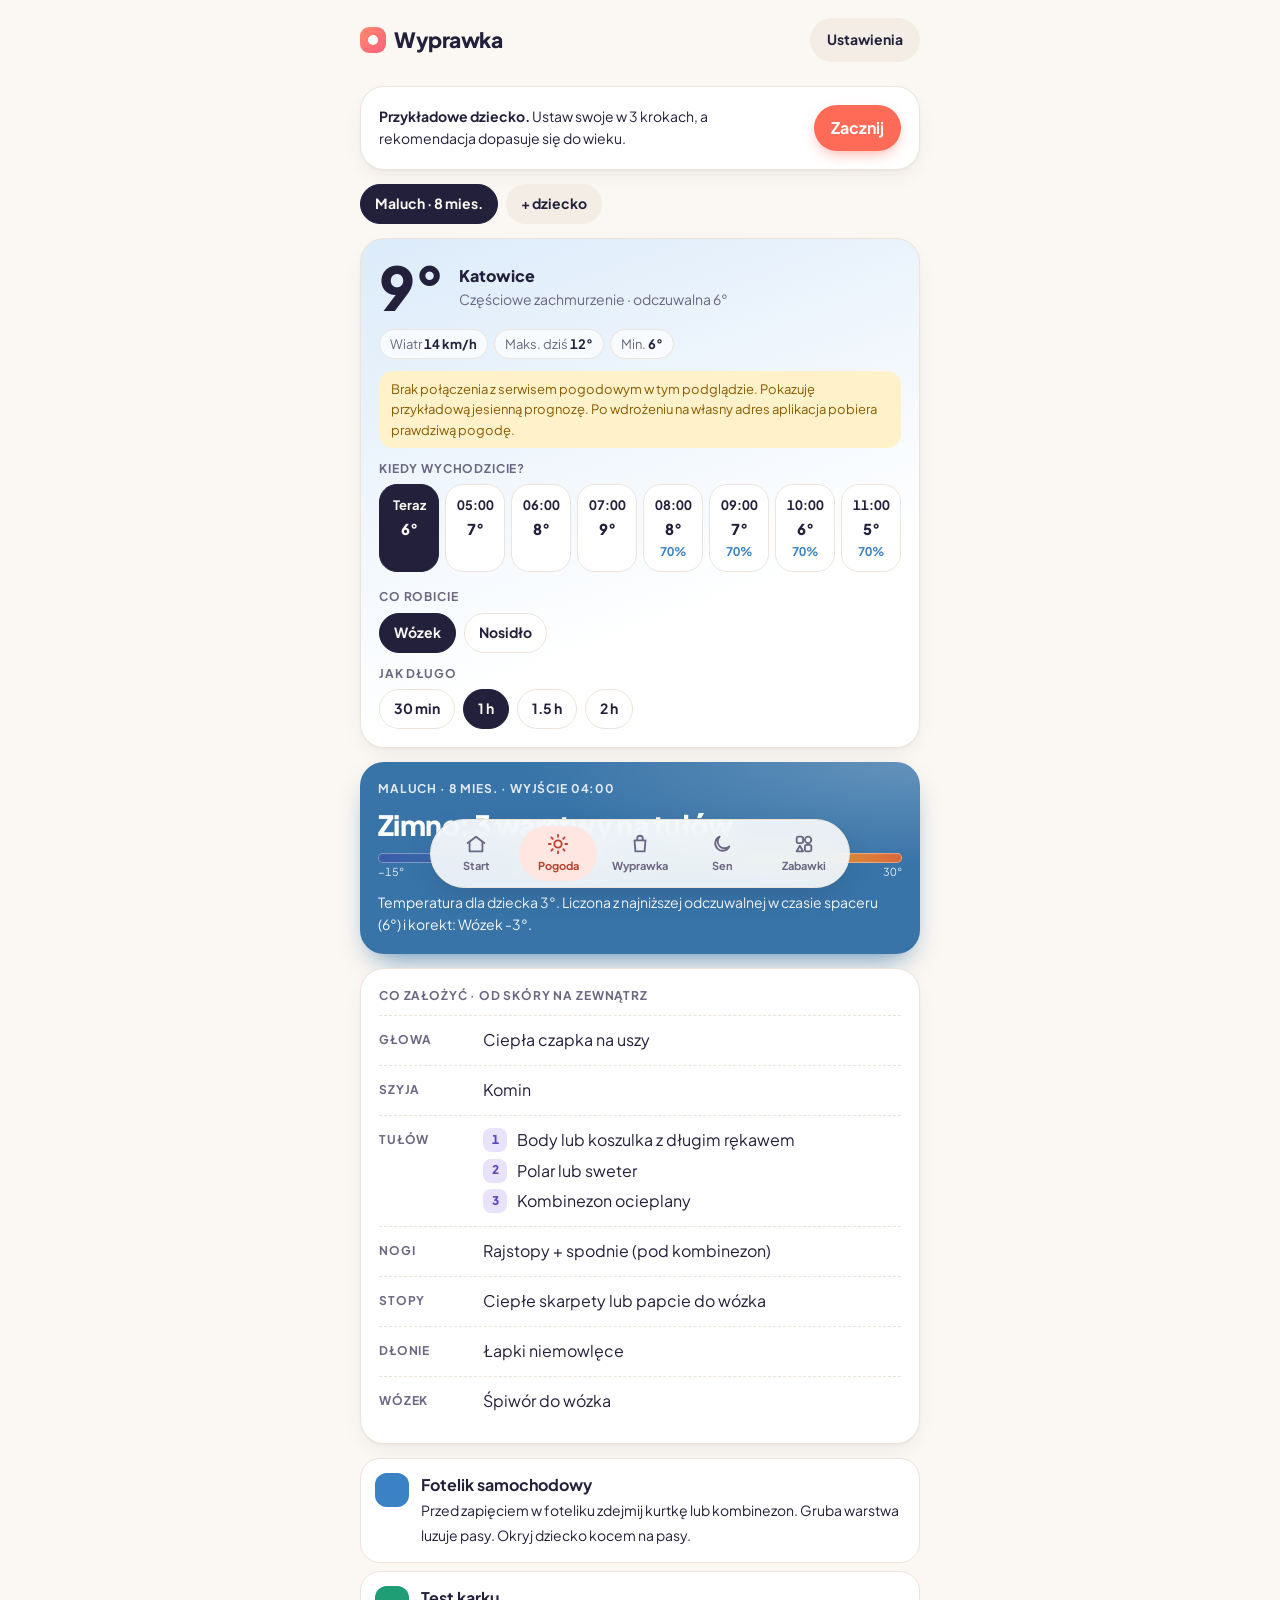
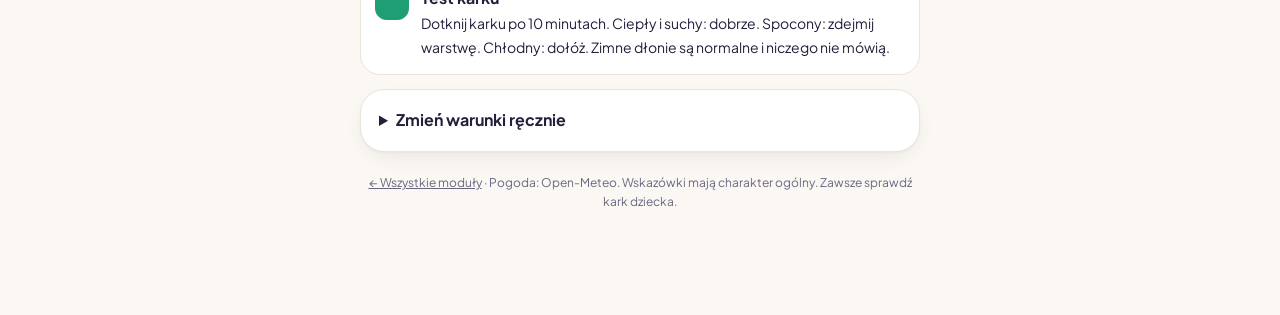
==== commit 23e079de: "Nowa szata graficzna w stylu SG super-app Kremowe tło, pastelowe kafle bento kodowane kolorem modułu" ====
--- a/pogoda/index.html
+++ b/pogoda/index.html
@@ -3,119 +3,99 @@
 <head>
 <meta charset="utf-8">
 <meta name="viewport" content="width=device-width,initial-scale=1,viewport-fit=cover">
-<style>body{margin:0}[hidden]{display:none!important}:root{padding-top:env(safe-area-inset-top,0px);padding-bottom:env(safe-area-inset-bottom,0px)}</style>
+<style>body{margin:0}[hidden]{display:none!important}</style>
 </head>
 <body>
 <title>Pogoda · Wyprawka</title>
 <link rel="manifest" href="../manifest.webmanifest">
-<meta name="theme-color" content="#1D3346">
+<meta name="theme-color" content="#FBF7F2">
 <link rel="preconnect" href="https://fonts.googleapis.com">
 <link rel="preconnect" href="https://fonts.gstatic.com" crossorigin>
-<link rel="stylesheet" href="https://fonts.googleapis.com/css2?family=Bricolage+Grotesque:opsz,wght@12..96,500;12..96,700;12..96,800&family=Atkinson+Hyperlegible:wght@400;700&display=swap">
+<link rel="stylesheet" href="https://fonts.googleapis.com/css2?family=Plus+Jakarta+Sans:wght@400;500;700;800&display=swap">
+<link rel="stylesheet" href="../assets/style.css">
 <style>
-:root{
-  --bg:#EEF3F1; --surface:#FFFFFF; --surface-2:#E3EBE8; --ink:#1D3346; --ink-2:#4F6272; --line:#CFDAD6;
-  --accent:#F2B42F; --accent-ink:#2A1F00; --cold:#3874A8; --warm:#D9653B; --ok:#2F8A5B; --warn:#B7791F; --bad:#B8402F;
-  --shadow:0 1px 2px rgba(29,51,70,.06),0 6px 20px rgba(29,51,70,.07);
-  --display:"Bricolage Grotesque",ui-rounded,"Segoe UI",system-ui,sans-serif;
-  --body:"Atkinson Hyperlegible",system-ui,-apple-system,"Segoe UI",Roboto,sans-serif;
-}
-@media (prefers-color-scheme:dark){:root:not([data-theme="light"]){
-  color-scheme:dark;--bg:#0F171D;--surface:#172229;--surface-2:#1F2D36;--ink:#E6EEF1;--ink-2:#9AAFBB;--line:#2A3A44;
-  --accent:#F2B42F;--accent-ink:#2A1F00;--cold:#6FA8DB;--warm:#EE8A62;--ok:#5BC38A;--warn:#E3A948;--bad:#EC7A68;--shadow:none}}
-:root[data-theme="dark"]{
-  color-scheme:dark;--bg:#0F171D;--surface:#172229;--surface-2:#1F2D36;--ink:#E6EEF1;--ink-2:#9AAFBB;--line:#2A3A44;
-  --accent:#F2B42F;--accent-ink:#2A1F00;--cold:#6FA8DB;--warm:#EE8A62;--ok:#5BC38A;--warn:#E3A948;--bad:#EC7A68;--shadow:none}
-*{box-sizing:border-box}
-html,body{background:var(--bg)}
-body{color:var(--ink);font:16px/1.5 var(--body);padding-inline:16px;padding-block:12px 40px}
-.wrap{max-width:560px;margin:0 auto;display:flex;flex-direction:column;gap:14px}
-h1,h2,h3{font-family:var(--display);margin:0;text-wrap:balance;letter-spacing:-.01em}
-.top{display:flex;align-items:center;justify-content:space-between;gap:10px}
-.brand{font-family:var(--display);font-weight:800;font-size:22px;display:flex;align-items:center;gap:8px}
-.brand i{width:14px;height:14px;border-radius:50%;background:var(--accent);display:inline-block;box-shadow:0 0 0 4px color-mix(in srgb,var(--accent) 30%,transparent)}
-.label{font-size:12px;text-transform:uppercase;letter-spacing:.08em;color:var(--ink-2);font-weight:700}
-.card{background:var(--surface);border:1px solid var(--line);border-radius:18px;padding:16px;box-shadow:var(--shadow)}
-button,.btn{font:inherit;cursor:pointer;border-radius:12px;border:1px solid var(--line);background:var(--surface);color:var(--ink);padding:10px 14px;font-weight:700}
-button:focus-visible,input:focus-visible,select:focus-visible{outline:3px solid var(--cold);outline-offset:2px}
-.primary{background:var(--accent);color:var(--accent-ink);border-color:transparent}
-.ghost{background:transparent}
-.chips{display:flex;flex-wrap:wrap;gap:8px}
-.chip{padding:8px 12px;border-radius:999px;font-weight:700;font-size:14px}
-.chip[aria-pressed="true"]{background:var(--ink);color:var(--bg);border-color:var(--ink)}
-input,select{font:inherit;color:var(--ink);background:var(--surface-2);border:1px solid var(--line);border-radius:10px;padding:10px 12px;width:100%}
+:root{--warm:#E0643A}
+@media (prefers-color-scheme:dark){:root{--warm:#FF9A70}}
+.wrap{max-width:560px}
+button,.btn{font:inherit;cursor:pointer;border-radius:999px;border:1px solid var(--line);background:var(--surface);color:var(--ink);padding:10px 16px;font-weight:700}
+input:focus-visible,select:focus-visible{outline:3px solid var(--accent);outline-offset:2px}
+.primary{background:var(--accent);color:var(--accent-ink);border-color:transparent;box-shadow:0 6px 16px -6px color-mix(in srgb,var(--accent) 70%,transparent)}
+.ghost{background:var(--surface-2);border-color:transparent}
+input,select{font:inherit;color:var(--ink);background:var(--surface-2);border:1px solid transparent;border-radius:14px;padding:11px 14px;width:100%}
 .row{display:flex;gap:10px;flex-wrap:wrap;align-items:center}
 .row>*{flex:1 1 140px}
-.muted{color:var(--ink-2)}
-.small{font-size:14px}
 /* weather hero */
+.wx-card{background:linear-gradient(160deg,var(--t-sky) 0%,var(--surface) 70%)}
 .wx{display:grid;grid-template-columns:auto 1fr;gap:6px 16px;align-items:center}
-.wx .big{font-family:var(--display);font-weight:800;font-size:56px;line-height:1;font-variant-numeric:tabular-nums}
-.wx .place{font-weight:700}
-.stats{display:flex;flex-wrap:wrap;gap:6px 14px;font-size:14px;color:var(--ink-2);font-variant-numeric:tabular-nums}
+.wx .big{font-family:var(--display);font-weight:800;font-size:60px;line-height:1;letter-spacing:-.04em;font-variant-numeric:tabular-nums}
+.wx .place{font-weight:800}
+.stats{display:flex;flex-wrap:wrap;gap:6px;font-size:13px;color:var(--ink-2);font-variant-numeric:tabular-nums}
+.stats>*{background:color-mix(in srgb,var(--surface) 70%,transparent);border:1px solid var(--line);border-radius:999px;padding:4px 10px}
 .stats b{color:var(--ink)}
-.demo{font-size:13px;background:color-mix(in srgb,var(--accent) 22%,var(--surface));border-radius:10px;padding:8px 10px}
+.demo{font-size:13px;background:var(--t-sun);color:var(--t-sun-ink);border-radius:14px;padding:8px 12px}
 /* hours */
-.hours{display:flex;gap:6px;overflow-x:auto;padding-bottom:4px;scrollbar-width:thin}
-.hour{flex:0 0 58px;display:flex;flex-direction:column;align-items:center;gap:2px;padding:8px 4px;border-radius:12px;font-size:13px;font-variant-numeric:tabular-nums}
-.hour .t{font-weight:700;font-size:15px}
+.hours{display:flex;gap:6px;overflow-x:auto;padding-bottom:4px;scrollbar-width:none}
+.hour{flex:0 0 60px;display:flex;flex-direction:column;align-items:center;gap:2px;padding:10px 4px;border-radius:18px;font-size:13px;font-variant-numeric:tabular-nums}
+.hour .t{font-weight:800;font-size:15px}
 .hour .p{color:var(--cold);font-size:12px;min-height:16px}
 .hour[aria-pressed="true"]{background:var(--ink);color:var(--bg);border-color:var(--ink)}
 .hour[aria-pressed="true"] .p{color:var(--accent)}
 /* verdict */
-.verdict{display:flex;flex-direction:column;gap:12px;border:none;color:#fff;background:var(--band,#3874A8)}
-.verdict .label{color:rgba(255,255,255,.8)}
-.verdict h2{font-size:28px;line-height:1.1}
-.gauge{position:relative;height:10px;border-radius:99px;background:linear-gradient(90deg,#3B5BA8 0%,#3874A8 20%,#4E9BB3 40%,#6DB08A 58%,#E2B53A 78%,#D9653B 100%)}
-.gauge span{position:absolute;top:50%;width:18px;height:18px;border-radius:50%;background:#fff;border:3px solid #1D3346;transform:translate(-50%,-50%)}
+.verdict{display:flex;flex-direction:column;gap:12px;border:none;color:#fff;
+  background:radial-gradient(120% 90% at 100% 0%,rgba(255,255,255,.22),transparent 60%),var(--band,#3874A8);
+  box-shadow:0 14px 30px -14px var(--band,#3874A8)}
+.verdict .label{color:rgba(255,255,255,.85)}
+.verdict h2{font-size:28px;line-height:1.1;font-weight:800}
+.gauge{position:relative;height:10px;border-radius:99px;background:linear-gradient(90deg,#3B5BA8 0%,#3874A8 20%,#4E9BB3 40%,#6DB08A 58%,#E2B53A 78%,#D9653B 100%);box-shadow:inset 0 0 0 1px rgba(255,255,255,.35)}
+.gauge span{position:absolute;top:50%;width:20px;height:20px;border-radius:50%;background:#fff;border:4px solid rgba(0,0,0,.25);transform:translate(-50%,-50%);box-shadow:0 2px 6px rgba(0,0,0,.2)}
 .gscale{display:flex;justify-content:space-between;font-size:11px;color:rgba(255,255,255,.85);font-variant-numeric:tabular-nums}
-.why{font-size:14px;color:rgba(255,255,255,.92)}
+.why{font-size:14px;color:rgba(255,255,255,.95)}
 /* outfit */
 .outfit{display:flex;flex-direction:column}
-.slot{display:grid;grid-template-columns:92px 1fr;gap:12px;padding:12px 0;border-top:1px solid var(--line)}
+.slot{display:grid;grid-template-columns:92px 1fr;gap:12px;padding:12px 0;border-top:1px dashed var(--line)}
 .slot:first-child{border-top:none;padding-top:0}
-.slot .k{font-size:12px;text-transform:uppercase;letter-spacing:.08em;color:var(--ink-2);font-weight:700;padding-top:3px}
+.slot .k{font-size:12px;text-transform:uppercase;letter-spacing:.07em;color:var(--ink-2);font-weight:700;padding-top:3px}
 .slot ol{margin:0;padding:0;list-style:none;display:flex;flex-direction:column;gap:6px}
 .slot li{display:flex;gap:10px;align-items:flex-start}
-.slot li .n{flex:0 0 24px;height:24px;border-radius:50%;display:grid;place-items:center;font-size:12px;font-weight:700;background:var(--surface-2);color:var(--ink-2);font-variant-numeric:tabular-nums}
+.slot li .n{flex:0 0 24px;height:24px;border-radius:8px;display:grid;place-items:center;font-size:12px;font-weight:800;background:var(--t-lilac);color:var(--t-lilac-ink);font-variant-numeric:tabular-nums}
 .slot li.opt{color:var(--ink-2)}
-.slot li.opt::after{content:"zapas";font-size:11px;font-weight:700;text-transform:uppercase;letter-spacing:.06em;margin-left:auto;padding:2px 6px;border-radius:6px;background:var(--surface-2)}
+.slot li.opt::after{content:"zapas";font-size:11px;font-weight:700;text-transform:uppercase;letter-spacing:.06em;margin-left:auto;padding:2px 8px;border-radius:999px;background:var(--surface-2)}
 .alerts{display:flex;flex-direction:column;gap:8px}
-.alert{display:grid;grid-template-columns:6px 1fr;gap:12px;background:var(--surface);border:1px solid var(--line);border-radius:14px;padding:12px 14px 12px 0;overflow:hidden}
-.alert::before{content:"";border-radius:0 4px 4px 0;background:var(--c,var(--cold))}
+.alert{display:grid;grid-template-columns:34px 1fr;gap:12px;align-items:start;background:var(--surface);border:1px solid var(--line);border-radius:20px;padding:14px}
+.alert::before{content:"";width:34px;height:34px;border-radius:12px;background:color-mix(in srgb,var(--c,var(--cold)) 16%,transparent);
+  box-shadow:inset 0 0 0 9px color-mix(in srgb,var(--c,var(--cold)) 16%,transparent),inset 0 0 0 20px var(--c,var(--cold))}
 .alert b{display:block}
 .alert.bad{--c:var(--bad)} .alert.warn{--c:var(--warn)} .alert.ok{--c:var(--ok)} .alert.info{--c:var(--cold)}
 details summary{cursor:pointer;font-weight:700}
 .manual{display:grid;grid-template-columns:1fr 1fr;gap:10px}
 .manual label{display:flex;flex-direction:column;gap:4px;font-size:13px;color:var(--ink-2)}
 /* setup */
-.overlay{position:fixed;inset:0;background:var(--bg);z-index:10;overflow-y:auto;padding-inline:16px;padding-block:calc(env(safe-area-inset-top,0px) + 16px) calc(env(safe-area-inset-bottom,0px) + 24px)}
+.overlay{position:fixed;inset:0;background:var(--bg);z-index:30;overflow-y:auto;padding-inline:16px;padding-block:calc(env(safe-area-inset-top,0px) + 16px) calc(env(safe-area-inset-bottom,0px) + 24px)}
 .steps{display:flex;gap:6px}
-.steps span{flex:1;height:5px;border-radius:9px;background:var(--line)}
+.steps span{flex:1;height:6px;border-radius:9px;background:var(--line)}
 .steps span.on{background:var(--accent)}
 .setup h1{font-size:30px;line-height:1.1}
 .stack{display:flex;flex-direction:column;gap:12px}
 .opt-list{display:grid;grid-template-columns:1fr 1fr;gap:8px}
-.opt-list button{text-align:left;padding:12px;display:flex;flex-direction:column;gap:2px}
+.opt-list button{text-align:left;padding:14px;border-radius:20px;display:flex;flex-direction:column;gap:2px}
 .opt-list button small{font-weight:400;color:var(--ink-2);font-size:13px}
-.opt-list button[aria-pressed="true"]{border-color:var(--ink);box-shadow:inset 0 0 0 2px var(--ink)}
+.opt-list button[aria-pressed="true"]{border-color:var(--accent);background:var(--accent-soft);box-shadow:inset 0 0 0 1px var(--accent)}
 .results{display:flex;flex-direction:column;gap:6px}
 .kids{display:flex;gap:8px;overflow-x:auto}
-footer{font-size:12px;color:var(--ink-2);text-align:center}
 @media (prefers-reduced-motion:no-preference){.verdict,.outfit{transition:background .3s}}
-@media (max-width:380px){.slot{grid-template-columns:1fr;gap:6px}.wx .big{font-size:46px}}
+@media (max-width:380px){.slot{grid-template-columns:1fr;gap:6px}.wx .big{font-size:48px}}
 </style>
 
 <div class="wrap" id="app">
   <div class="top">
-    <a class="brand" href="../" style="text-decoration:none;color:inherit"><i></i>Wyprawka</a>
+    <a class="brand" href="../"><i></i>Wyprawka</a>
     <button class="ghost small" id="btnSetup" type="button">Ustawienia</button>
   </div>
 
   <div class="card row" id="exBanner" hidden><div class="small"><b>Przykładowe dziecko.</b> Ustaw swoje w 3 krokach, a rekomendacja dopasuje się do wieku.</div><button type="button" class="primary" id="exGo" style="flex:0 0 auto">Zacznij</button></div>
   <div class="kids" id="kids"></div>
 
-  <section class="card stack" aria-label="Pogoda">
+  <section class="card stack wx-card" aria-label="Pogoda">
     <div class="wx">
       <div class="big" id="wxTemp">–</div>
       <div>
@@ -461,5 +441,6 @@
 })();
 </script>
 
+<script src="../assets/nav.js" data-base="../"></script>
 </body>
 </html>
--- a/assets/style.css
+++ b/assets/style.css
@@ -0,0 +1,67 @@
+/* Wyprawka — wspólne tokeny i komponenty.
+   Kierunek: „SG super-app” (LifeSG / theAsianparent / Grab): ciepły krem, pastelowe kafle bento
+   kodowane kolorem modułu, duże promienie, pigułki, szklany nagłówek i dolna nawigacja. */
+:root{
+  --bg:#FBF7F2; --surface:#FFFFFF; --surface-2:#F3EDE6; --ink:#22203A; --ink-2:#6B6782; --line:#ECE4DA;
+  --accent:#FF6B57; --accent-ink:#FFFFFF; --accent-soft:#FFE6E1;
+  --cold:#3B82C4; --ok:#1F9D74; --warn:#C2780E; --bad:#D6453A;
+  /* kolory modułów (tło kafla / akcent) */
+  --t-coral:#FFE3DC; --t-coral-ink:#B8412F;
+  --t-mint:#D9F3E8;  --t-mint-ink:#177457;
+  --t-lilac:#E8E3FB; --t-lilac-ink:#5B47B8;
+  --t-sky:#DCEBFA;   --t-sky-ink:#2A68A6;
+  --t-sun:#FFF1C9;   --t-sun-ink:#8A5B00;
+  --shadow:0 1px 2px rgba(34,32,58,.04),0 8px 24px -8px rgba(34,32,58,.10);
+  --r-lg:24px; --r-md:16px;
+  --display:"Plus Jakarta Sans",system-ui,-apple-system,"Segoe UI",Roboto,sans-serif;
+  --body:"Plus Jakarta Sans",system-ui,-apple-system,"Segoe UI",Roboto,sans-serif;
+  color-scheme:light;
+}
+@media (prefers-color-scheme:dark){:root{
+  color-scheme:dark;--bg:#14131F;--surface:#1D1C2B;--surface-2:#272538;--ink:#F2EFFA;--ink-2:#A7A3BE;--line:#302E44;
+  --accent:#FF8A78;--accent-ink:#1A0F0C;--accent-soft:#3A2226;
+  --cold:#7DB4EA;--ok:#4FD1A5;--warn:#F0B454;--bad:#FF7E72;
+  --t-coral:#3A2428; --t-coral-ink:#FFB3A6;
+  --t-mint:#1B3530;  --t-mint-ink:#7FE0BD;
+  --t-lilac:#2B2745; --t-lilac-ink:#C4B8FF;
+  --t-sky:#1E2E42;   --t-sky-ink:#9CC8F2;
+  --t-sun:#3A3120;   --t-sun-ink:#FFD57A;
+  --shadow:none}}
+*{box-sizing:border-box}
+html,body{background:var(--bg);margin:0}
+body{color:var(--ink);font:16px/1.55 var(--body);-webkit-font-smoothing:antialiased;padding-inline:16px;
+  padding-block:calc(env(safe-area-inset-top,0px) + 8px) calc(env(safe-area-inset-bottom,0px) + 104px)}
+[hidden]{display:none!important}
+.wrap{max-width:640px;margin:0 auto;display:flex;flex-direction:column;gap:14px}
+h1,h2,h3{font-family:var(--display);margin:0;text-wrap:balance;letter-spacing:-.02em;font-weight:800}
+h1{font-size:30px;line-height:1.12}
+h2{font-size:19px;line-height:1.25;font-weight:700}
+a{color:inherit}
+/* szklany, przyklejony nagłówek */
+.top{position:sticky;top:0;z-index:5;display:flex;align-items:center;justify-content:space-between;gap:10px;
+  margin-inline:-16px;padding:10px 16px;background:color-mix(in srgb,var(--bg) 82%,transparent);
+  -webkit-backdrop-filter:saturate(1.4) blur(14px);backdrop-filter:saturate(1.4) blur(14px)}
+.brand{font-family:var(--display);font-weight:800;font-size:21px;letter-spacing:-.02em;display:flex;align-items:center;gap:8px;text-decoration:none}
+.brand i{width:26px;height:26px;border-radius:9px;display:inline-block;background:linear-gradient(135deg,#FF8A6B,#FF5E7E)}
+.brand i::after{content:"";display:block;width:10px;height:10px;margin:8px;border-radius:50%;background:#fff}
+.label{font-size:12px;text-transform:uppercase;letter-spacing:.07em;color:var(--ink-2);font-weight:700}
+.muted{color:var(--ink-2)} .small{font-size:14px}
+.card{background:var(--surface);border:1px solid var(--line);border-radius:var(--r-lg);padding:18px;box-shadow:var(--shadow)}
+button{font:inherit;cursor:pointer;border-radius:999px;border:1px solid var(--line);background:var(--surface);color:var(--ink);padding:10px 16px;font-weight:700;transition:transform .12s,background .15s}
+button:active{transform:scale(.97)}
+button:focus-visible,a:focus-visible,input:focus-visible{outline:3px solid var(--accent);outline-offset:2px}
+.chips{display:flex;flex-wrap:wrap;gap:8px}
+.chip{padding:8px 14px;border-radius:999px;font-weight:700;font-size:14px;background:var(--surface);border:1px solid var(--line)}
+.chip[aria-pressed="true"]{background:var(--ink);color:var(--bg);border-color:var(--ink)}
+.back{font-size:14px;font-weight:700;text-decoration:none;color:var(--ink-2);padding:8px 12px;border-radius:999px;background:var(--surface-2)}
+footer{font-size:12px;color:var(--ink-2);text-align:center;padding-top:8px}
+/* dolna nawigacja (wzorzec super-app) */
+.tabbar{position:fixed;left:50%;transform:translateX(-50%);bottom:calc(env(safe-area-inset-bottom,0px) + 12px);z-index:20;
+  display:flex;gap:4px;padding:6px;border-radius:999px;background:color-mix(in srgb,var(--surface) 88%,transparent);
+  border:1px solid var(--line);box-shadow:0 10px 30px -10px rgba(34,32,58,.25);
+  -webkit-backdrop-filter:blur(16px);backdrop-filter:blur(16px);width:min(calc(100% - 32px),420px)}
+.tabbar a{flex:1;display:flex;flex-direction:column;align-items:center;gap:2px;padding:7px 4px;border-radius:999px;
+  text-decoration:none;font-size:11px;font-weight:700;color:var(--ink-2)}
+.tabbar svg{width:22px;height:22px;fill:none;stroke:currentColor;stroke-width:2;stroke-linecap:round;stroke-linejoin:round}
+.tabbar a[aria-current="page"]{background:var(--accent-soft);color:var(--t-coral-ink)}
+@media (prefers-reduced-motion:reduce){*{transition:none!important;animation:none!important}}
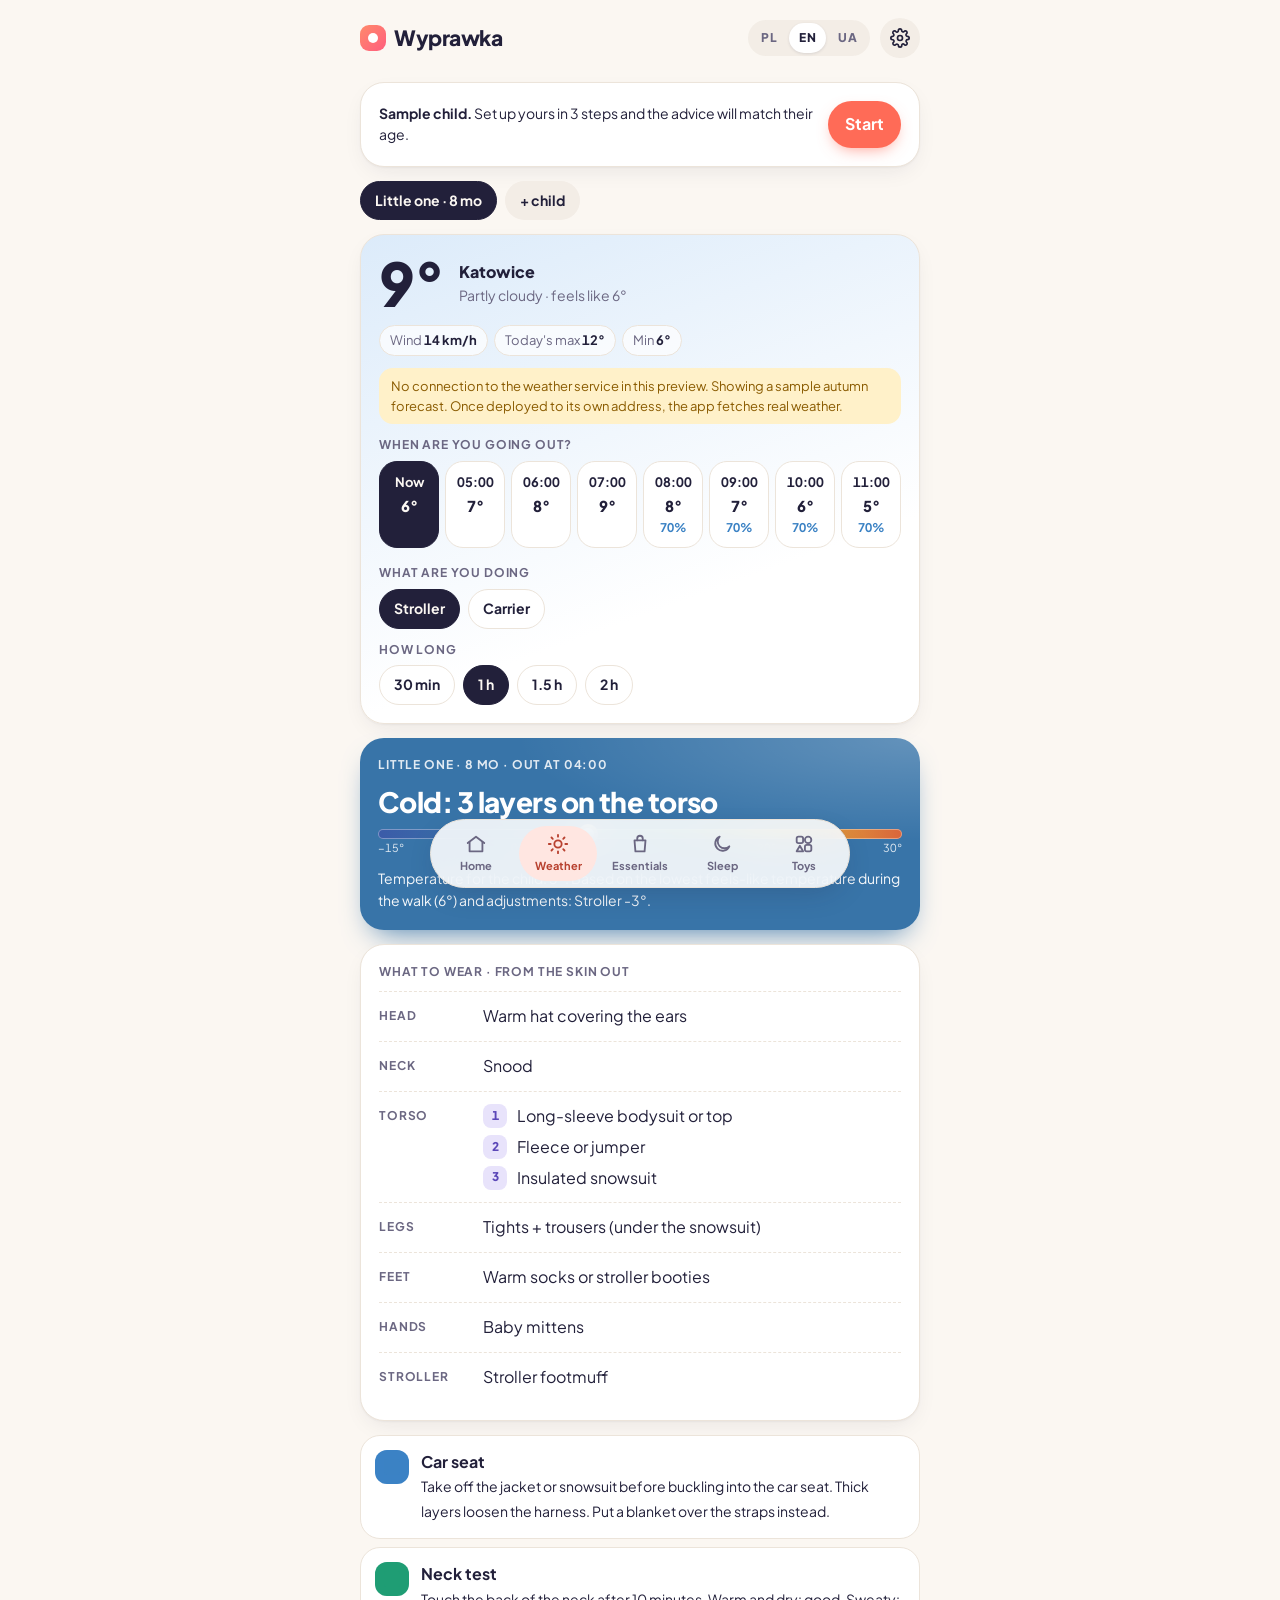
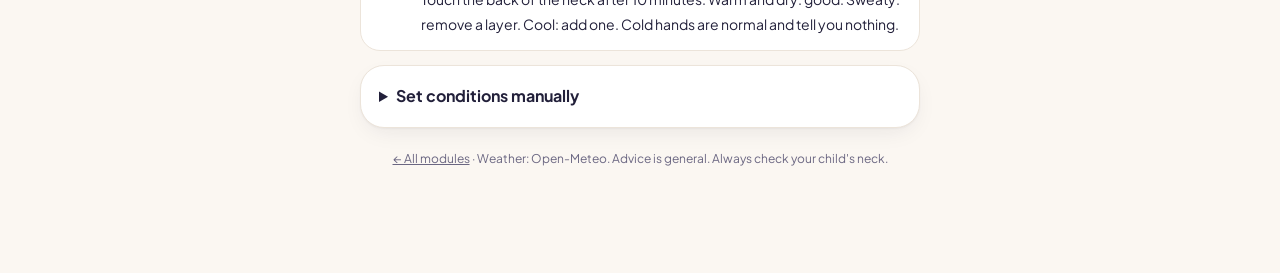
==== commit 1fb9bd5d: "Wersje językowe: polska, angielska i ukraińska Przełącznik PL/EN/UA w nagłówku, wybór zapamiętany na" ====
--- a/pogoda/index.html
+++ b/pogoda/index.html
@@ -89,13 +89,13 @@
 <div class="wrap" id="app">
   <div class="top">
     <a class="brand" href="../"><i></i>Wyprawka</a>
-    <button class="ghost small" id="btnSetup" type="button">Ustawienia</button>
+    <button class="ghost icon-btn" id="btnSetup" type="button" data-i18n-attr="aria-label:p.settings;title:p.settings"><svg viewBox="0 0 24 24" aria-hidden="true"><circle cx="12" cy="12" r="3"/><path d="M19.4 15a1.7 1.7 0 0 0 .3 1.8l.1.1a2 2 0 1 1-2.8 2.8l-.1-.1a1.7 1.7 0 0 0-1.8-.3 1.7 1.7 0 0 0-1 1.5V21a2 2 0 1 1-4 0v-.1a1.7 1.7 0 0 0-1.1-1.5 1.7 1.7 0 0 0-1.8.3l-.1.1a2 2 0 1 1-2.8-2.8l.1-.1a1.7 1.7 0 0 0 .3-1.8 1.7 1.7 0 0 0-1.5-1H3a2 2 0 1 1 0-4h.1a1.7 1.7 0 0 0 1.5-1.1 1.7 1.7 0 0 0-.3-1.8l-.1-.1a2 2 0 1 1 2.8-2.8l.1.1a1.7 1.7 0 0 0 1.8.3H9a1.7 1.7 0 0 0 1-1.5V3a2 2 0 1 1 4 0v.1a1.7 1.7 0 0 0 1 1.5 1.7 1.7 0 0 0 1.8-.3l.1-.1a2 2 0 1 1 2.8 2.8l-.1.1a1.7 1.7 0 0 0-.3 1.8V9a1.7 1.7 0 0 0 1.5 1H21a2 2 0 1 1 0 4h-.1a1.7 1.7 0 0 0-1.5 1z"/></svg></button>
   </div>
 
-  <div class="card row" id="exBanner" hidden><div class="small"><b>Przykładowe dziecko.</b> Ustaw swoje w 3 krokach, a rekomendacja dopasuje się do wieku.</div><button type="button" class="primary" id="exGo" style="flex:0 0 auto">Zacznij</button></div>
+  <div class="card row" id="exBanner" hidden><div class="small"><b data-i18n="p.ex.b">Przykładowe dziecko.</b> <span data-i18n="p.ex.d">Ustaw swoje w 3 krokach, a rekomendacja dopasuje się do wieku.</span></div><button type="button" class="primary" id="exGo" style="flex:0 0 auto" data-i18n="p.ex.go">Zacznij</button></div>
   <div class="kids" id="kids"></div>
 
-  <section class="card stack wx-card" aria-label="Pogoda">
+  <section class="card stack wx-card" data-i18n-attr="aria-label:p.wx">
     <div class="wx">
       <div class="big" id="wxTemp">–</div>
       <div>
@@ -106,23 +106,23 @@
     <div class="stats" id="wxStats"></div>
     <div class="demo" id="wxDemo" hidden></div>
     <div>
-      <div class="label" style="margin-bottom:6px">Kiedy wychodzicie?</div>
+      <div class="label" style="margin-bottom:6px" data-i18n="p.when">Kiedy wychodzicie?</div>
       <div class="hours" id="hours"></div>
     </div>
     <div class="row">
       <div>
-        <div class="label" style="margin-bottom:6px">Co robicie</div>
+        <div class="label" style="margin-bottom:6px" data-i18n="p.what">Co robicie</div>
         <div class="chips" id="acts"></div>
       </div>
     </div>
     <div>
-      <div class="label" style="margin-bottom:6px">Jak długo</div>
+      <div class="label" style="margin-bottom:6px" data-i18n="p.dur">Jak długo</div>
       <div class="chips" id="durs"></div>
     </div>
   </section>
 
   <section class="card verdict" id="verdict" aria-live="polite">
-    <div class="label" id="vLabel">Rekomendacja</div>
+    <div class="label" id="vLabel" data-i18n="p.rec">Rekomendacja</div>
     <h2 id="vTitle">–</h2>
     <div>
       <div class="gauge"><span id="gDot" style="left:50%"></span></div>
@@ -131,25 +131,25 @@
     <div class="why" id="vWhy"></div>
   </section>
 
-  <section class="card outfit" id="outfit" aria-label="Co założyć"></section>
-
-  <section class="alerts" id="alerts" aria-label="Wskazówki"></section>
+  <section class="card outfit" id="outfit" data-i18n-attr="aria-label:p.outfit"></section>
+
+  <section class="alerts" id="alerts" data-i18n-attr="aria-label:p.tips"></section>
 
   <details class="card">
-    <summary>Zmień warunki ręcznie</summary>
-    <p class="muted small">Nadpisuje prognozę. Przydatne do sprawdzenia, jak zmieni się ubiór.</p>
+    <summary data-i18n="p.m.sum">Zmień warunki ręcznie</summary>
+    <p class="muted small" data-i18n="p.m.d">Nadpisuje prognozę. Przydatne do sprawdzenia, jak zmieni się ubiór.</p>
     <div class="manual">
-      <label>Odczuwalna °C<input id="mT" type="number" step="1" inputmode="numeric"></label>
-      <label>Wiatr km/h<input id="mW" type="number" step="1" inputmode="numeric"></label>
-      <label>Szansa opadów %<input id="mP" type="number" step="5" inputmode="numeric"></label>
-      <label>Indeks UV<input id="mU" type="number" step="1" inputmode="numeric"></label>
-      <label>Opad<select id="mK"><option value="none">brak</option><option value="rain">deszcz</option><option value="snow">śnieg</option></select></label>
-      <label>&nbsp;<button type="button" id="mApply" class="primary">Przelicz</button></label>
-    </div>
-    <p><button type="button" id="mReset" class="ghost small">Wróć do prognozy</button></p>
+      <label><span data-i18n="p.m.t">Odczuwalna °C</span><input id="mT" type="number" step="1" inputmode="numeric"></label>
+      <label><span data-i18n="p.m.w">Wiatr km/h</span><input id="mW" type="number" step="1" inputmode="numeric"></label>
+      <label><span data-i18n="p.m.p">Szansa opadów %</span><input id="mP" type="number" step="5" inputmode="numeric"></label>
+      <label><span data-i18n="p.m.u">Indeks UV</span><input id="mU" type="number" step="1" inputmode="numeric"></label>
+      <label><span data-i18n="p.m.k">Opad</span><select id="mK"><option value="none" data-i18n="p.k.none">brak</option><option value="rain" data-i18n="p.k.rain">deszcz</option><option value="snow" data-i18n="p.k.snow">śnieg</option></select></label>
+      <label>&nbsp;<button type="button" id="mApply" class="primary" data-i18n="p.m.apply">Przelicz</button></label>
+    </div>
+    <p><button type="button" id="mReset" class="ghost small" data-i18n="p.m.reset">Wróć do prognozy</button></p>
   </details>
 
-  <footer><a href="../">← Wszystkie moduły</a> · Pogoda: Open-Meteo. Wskazówki mają charakter ogólny. Zawsze sprawdź kark dziecka.</footer>
+  <footer><a href="../" data-i18n="p.f.back">← Wszystkie moduły</a><span data-i18n="p.f.note"> · Pogoda: Open-Meteo. Wskazówki mają charakter ogólny. Zawsze sprawdź kark dziecka.</span></footer>
 </div>
 
 <div class="overlay setup" id="setup" hidden>
@@ -159,8 +159,12 @@
   </div>
 </div>
 
+<script src="../assets/i18n.js"></script>
+<script src="lang.js"></script>
 <script>
 (()=>{
+const t=(k,v)=>I18N.t("p."+k,v);
+document.title=t("title");
 const $=s=>document.querySelector(s);
 const esc=s=>String(s).replace(/[&<>"]/g,c=>({"&":"&amp;","<":"&lt;",">":"&gt;",'"':"&quot;"}[c]));
 const LS="cieplutko.v1";
@@ -172,7 +176,7 @@
 const monthsAgo=m=>{const d=new Date(now.getFullYear(),now.getMonth()-m,1);return d.toISOString().slice(0,7)};
 let S=load()||{
   example:true,
-  kids:[{id:"k1",name:"Maluch",birth:monthsAgo(8),feel:0}],
+  kids:[{id:"k1",name:t("kid.default"),birth:monthsAgo(8),feel:0}],
   active:"k1",
   place:{name:"Katowice",lat:50.2649,lon:19.0238},
   act:"wozek",dur:60,
@@ -180,7 +184,7 @@
 let WX=null, startIdx=0, manual=null;
 
 /* ---------- weather ---------- */
-const WMO={0:"Bezchmurnie",1:"Przeważnie słonecznie",2:"Częściowe zachmurzenie",3:"Pochmurno",45:"Mgła",48:"Szadź",51:"Lekka mżawka",53:"Mżawka",55:"Gęsta mżawka",56:"Marznąca mżawka",57:"Marznąca mżawka",61:"Słaby deszcz",63:"Deszcz",65:"Ulewa",66:"Marznący deszcz",67:"Marznący deszcz",71:"Słaby śnieg",73:"Śnieg",75:"Intensywny śnieg",77:"Ziarna śniegu",80:"Przelotny deszcz",81:"Przelotne opady",82:"Gwałtowne opady",85:"Przelotny śnieg",86:"Śnieżyca",95:"Burza",96:"Burza z gradem",99:"Burza z gradem"};
+const WMO=c=>{const v=t("wmo."+c);return v.startsWith("p.wmo.")?"–":v};
 const kindOf=c=>([71,73,75,77,85,86].includes(c)?"snow":(c>=51&&c<=67)||(c>=80&&c<=82)||c>=95?"rain":"none");
 
 function sampleWeather(){ // realistic autumn day in Silesia, clearly marked as sample
@@ -199,18 +203,18 @@
   return{sample:false,cur:{t:j.current.temperature_2m,feels:j.current.apparent_temperature,code:j.current.weather_code,wind:j.current.wind_speed_10m},hours};
 }
 async function geocode(q){
-  const r=await fetch(`https://geocoding-api.open-meteo.com/v1/search?name=${encodeURIComponent(q)}&count=6&language=pl&format=json`);
+  const r=await fetch(`https://geocoding-api.open-meteo.com/v1/search?name=${encodeURIComponent(q)}&count=6&language=${I18N.lang}&format=json`);
   const j=await r.json();return(j.results||[]).map(x=>({name:x.name,sub:[x.admin1,x.country].filter(Boolean).join(", "),lat:x.latitude,lon:x.longitude}));
 }
 async function reverseName(lat,lon){
-  try{const r=await fetch(`https://api.bigdatacloud.net/data/reverse-geocode-client?latitude=${lat}&longitude=${lon}&localityLanguage=pl`);const j=await r.json();return j.city||j.locality||"Twoja lokalizacja"}catch(e){return"Twoja lokalizacja"}
+  try{const r=await fetch(`https://api.bigdatacloud.net/data/reverse-geocode-client?latitude=${lat}&longitude=${lon}&localityLanguage=${I18N.lang}`);const j=await r.json();return j.city||j.locality||t("loc.yours")}catch(e){returnt("loc.yours")}
 }
 function gps(){return new Promise((res,rej)=>{if(!navigator.geolocation)return rej(new Error("brak GPS"));navigator.geolocation.getCurrentPosition(p=>res({lat:p.coords.latitude,lon:p.coords.longitude}),rej,{enableHighAccuracy:false,timeout:10000,maximumAge:600000})})}
 
 /* ---------- engine ---------- */
 const ageM=k=>{const [y,m]=k.birth.split("-").map(Number);return Math.max(0,(now.getFullYear()-y)*12+(now.getMonth()+1-m))};
-const ageTxt=m=>m<1?"noworodek":m<24?`${m} mies.`:`${Math.floor(m/12)} ${Math.floor(m/12)<5?"lata":"lat"}${m%12>=6?" i pół":""}`;
-const ACTS={wozek:{n:"Wózek",d:"leży lub siedzi"},nosidlo:{n:"Nosidło",d:"przy rodzicu"},spacer:{n:"Spacer",d:"idzie sam"},plac:{n:"Plac zabaw",d:"biega"}};
+const ageTxt=m=>I18N.ageText(m,true);
+const ACTS={wozek:{n:t("act.wozek"),d:t("act.wozek.d")},nosidlo:{n:t("act.nosidlo"),d:t("act.nosidlo.d")},spacer:{n:t("act.spacer"),d:t("act.spacer.d")},plac:{n:t("act.plac"),d:t("act.plac.d")}};
 const actsFor=m=>m<12?["wozek","nosidlo"]:["wozek","spacer","plac"];
 
 function windowOf(hours,i,dur){
@@ -222,22 +226,22 @@
 }
 
 const BANDS=[
- {min:24,key:"hot",name:"Upał",color:"#C4552F"},
- {min:19,key:"warm",name:"Ciepło",color:"#B98A12"},
- {min:14,key:"mild",name:"Łagodnie",color:"#3E8A63"},
- {min:9,key:"cool",name:"Chłodno",color:"#3C8595"},
- {min:2,key:"cold",name:"Zimno",color:"#3874A8"},
- {min:-5,key:"frost",name:"Bardzo zimno",color:"#34579A"},
- {min:-99,key:"severe",name:"Ekstremalnie zimno",color:"#2B3F7A"}];
+ {min:24,key:"hot",name:t("band.hot"),color:"#C4552F"},
+ {min:19,key:"warm",name:t("band.warm"),color:"#B98A12"},
+ {min:14,key:"mild",name:t("band.mild"),color:"#3E8A63"},
+ {min:9,key:"cool",name:t("band.cool"),color:"#3C8595"},
+ {min:2,key:"cold",name:t("band.cold"),color:"#3874A8"},
+ {min:-5,key:"frost",name:t("band.frost"),color:"#34579A"},
+ {min:-99,key:"severe",name:t("band.severe"),color:"#2B3F7A"}];
 
 function recommend(kid,w,act,dur){
   const m=ageM(kid), infant=m<12, walker=m>=12;
   let adj=0, why=[];
   const actAdj={wozek:infant?-3:-2,nosidlo:3,spacer:2,plac:4}[act];
   adj+=actAdj; why.push(`${ACTS[act].n} ${actAdj>0?"+":""}${actAdj}°`);
-  if(m<3){adj-=1;why.push("noworodek −1°")}
-  if(kid.feel){adj+=kid.feel;why.push(kid.feel<0?`zmarzluch ${kid.feel}°`:`szybko się grzeje +${kid.feel}°`)}
-  if(dur>=90){adj-=1;why.push("długi spacer −1°")}
+  if(m<3){adj-=1;why.push(t("why.newborn"))}
+  if(kid.feel){adj+=kid.feel;why.push(kid.feel<0?t("why.cold",{v:kid.feel}):t("why.warm",{v:kid.feel}))}
+  if(dur>=90){adj-=1;why.push(t("why.long"))}
   const T=Math.round(w.feels+adj);
   const band=BANDS.find(b=>T>=b.min);
   const O={head:[],neck:[],body:[],legs:[],feet:[],hands:[],gear:[]};
@@ -246,79 +250,79 @@
 
   switch(band.key){
    case"hot":
-    L("body",infant?"Samo body z krótkim rękawem lub bez rękawów (bawełna, len)":"Luźna koszulka z krótkim rękawem (bawełna, len)");
-    L("legs",infant?"Tylko pielucha albo cienkie szorty":"Krótkie spodenki lub przewiewna sukienka");
-    L("feet",walker?"Sandały z zakrytymi palcami":"Boso");
-    L("head","Kapelusz z rondem, jasny, przewiewny");break;
+    L("body",infant?t("o.hot.b1"):t("o.hot.b2"));
+    L("legs",infant?t("o.hot.l1"):t("o.hot.l2"));
+    L("feet",walker?t("o.hot.f1"):t("o.hot.f2"));
+    L("head",t("o.hot.h"));break;
    case"warm":
-    L("body","Koszulka lub body z krótkim rękawem");
-    L("body","Cienka bluza rozpinana",true);
-    L("legs","Cienkie długie spodnie lub legginsy");
-    L("feet",walker?"Skarpetki i lekkie buty":"Cienkie skarpetki");
-    L("head",w.uv>=3?"Kapelusz lub czapka z daszkiem":(infant?"Cienka czapeczka, tylko przy wietrze":"Bez czapki"),!(w.uv>=3)&&infant);break;
+    L("body",t("o.warm.b1"));
+    L("body",t("o.warm.b2"),true);
+    L("legs",t("o.warm.l"));
+    L("feet",walker?t("o.warm.f1"):t("o.warm.f2"));
+    L("head",w.uv>=3?t("o.warm.h1"):(infant?t("o.warm.h2"):t("o.warm.h3")),!(w.uv>=3)&&infant);break;
    case"mild":
-    L("body","Body lub koszulka z długim rękawem");
-    L("body","Cienka bluza lub sweterek");
-    if(windy||wet)L("body","Wiatrówka lub cienka kurtka");else L("body","Cienka kurtka",true);
-    L("legs","Długie spodnie (dresowe, bawełniane)");
-    L("feet",walker?"Skarpetki i pełne buty":"Skarpetki");
-    L("head",infant?"Cienka bawełniana czapka":"Cienka czapka przy wietrze",!infant&&!windy);break;
+    L("body",t("o.mild.b1"));
+    L("body",t("o.mild.b2"));
+    if(windy||wet)L("body",t("o.mild.b3"));else L("body",t("o.mild.b4"),true);
+    L("legs",t("o.mild.l"));
+    L("feet",walker?t("o.mild.f1"):t("o.mild.f2"));
+    L("head",infant?t("o.mild.h1"):t("o.mild.h2"),!infant&&!windy);break;
    case"cool":
-    L("body","Body lub koszulka z długim rękawem");
-    L("body","Polar lub bluza");
-    L("body","Kurtka przejściowa");
-    L("legs",m<24?"Rajstopki + długie spodnie":"Długie spodnie");
-    L("feet",walker?"Grubsze skarpety i buty przejściowe":"Grubsze skarpety");
-    L("head","Cienka czapka zakrywająca uszy");
-    L("neck","Komin lub chustka",!windy);
-    if(walker)L("hands","Cienkie rękawiczki",true);break;
+    L("body",t("o.mild.b1"));
+    L("body",t("o.cool.b2"));
+    L("body",t("o.cool.b3"));
+    L("legs",m<24?t("o.cool.l1"):t("o.cool.l2"));
+    L("feet",walker?t("o.cool.f1"):t("o.cool.f2"));
+    L("head",t("o.cool.h"));
+    L("neck",t("o.cool.n"),!windy);
+    if(walker)L("hands",t("o.cool.hd"),true);break;
    case"cold":
-    L("body","Body lub koszulka z długim rękawem");
-    L("body","Polar lub sweter");
-    L("body",infant?"Kombinezon ocieplany":"Kurtka ocieplana");
-    L("legs",infant?"Rajstopy + spodnie (pod kombinezon)":"Rajstopy + spodnie lub spodnie ocieplane");
-    L("feet",walker?"Ciepłe skarpety i buty ocieplane":"Ciepłe skarpety lub papcie do wózka");
-    L("head","Ciepła czapka na uszy");
-    L("neck","Komin");
-    L("hands",walker?"Rękawiczki":"Łapki niemowlęce");break;
+    L("body",t("o.mild.b1"));
+    L("body",t("o.cold.b2"));
+    L("body",infant?t("o.cold.b3a"):t("o.cold.b3b"));
+    L("legs",infant?t("o.cold.l1"):t("o.cold.l2"));
+    L("feet",walker?t("o.cold.f1"):t("o.cold.f2"));
+    L("head",t("o.cold.h"));
+    L("neck",t("o.cold.n"));
+    L("hands",walker?t("o.cold.hd1"):t("o.cold.hd2"));break;
    case"frost": case"severe":
-    L("body","Bielizna termoaktywna lub body z wełny merino");
-    L("body","Polar lub wełniany sweter");
-    L("body","Kombinezon zimowy");
-    L("legs","Rajstopy wełniane lub legginsy termo (pod kombinezon)");
-    L("feet",walker?"Wełniane skarpety i buty zimowe":"Wełniane skarpety, buciki lub śpiworek zakrywający stopy");
-    L("head",band.key==="severe"?"Kominiarka i zimowa czapka":"Zimowa czapka, ewentualnie kominiarka");
-    L("neck","Komin polarowy");
-    L("hands",walker?"Nieprzemakalne łapki":"Łapki niemowlęce");break;
-  }
-  if(wet&&walker&&act!=="wozek"){L("body","Kurtka przeciwdeszczowa jako wierzchnia warstwa");L("legs","Spodnie przeciwdeszczowe na wierzch");O.feet=[{txt:T<8?"Kalosze z ciepłą wkładką":"Kalosze",opt:false}]}
-  if(snow&&walker){L("legs","Spodnie nieprzemakalne (śnieg)");L("hands","Zapasowa para rękawiczek",true)}
-  if(act==="plac"){L("gear","Zapasowe skarpetki i spodnie",true);if(T>=14&&T<24)L("gear","Bluzę zdejmij po 10 min zabawy, jeśli się grzeje",true)}
+    L("body",t("o.frost.b1"));
+    L("body",t("o.frost.b2"));
+    L("body",t("o.frost.b3"));
+    L("legs",t("o.frost.l"));
+    L("feet",walker?t("o.frost.f1"):t("o.frost.f2"));
+    L("head",band.key==="severe"?t("o.frost.h1"):t("o.frost.h2"));
+    L("neck",t("o.frost.n"));
+    L("hands",walker?t("o.frost.hd"):t("o.cold.hd2"));break;
+  }
+  if(wet&&walker&&act!=="wozek"){L("body",t("o.wet.b"));L("legs",t("o.wet.l"));O.feet=[{txt:T<8?t("o.wet.f1"):t("o.wet.f2"),opt:false}]}
+  if(snow&&walker){L("legs",t("o.snow.l"));L("hands",t("o.snow.hd"),true)}
+  if(act==="plac"){L("gear",t("o.plac.1"),true);if(T>=14&&T<24)L("gear",t("o.plac.2"),true)}
 
   // stroller / carrier gear
   if(act==="wozek"){
-    L("gear",T>=22?"Bez kocyka. Nie zasłaniaj budki pieluszką, bo w środku robi się gorąco":T>=16?"Cienki kocyk muślinowy":T>=9?"Kocyk lub cienki śpiworek":T>=0?"Śpiwór do wózka":"Zimowy śpiwór do wózka i osłona od wiatru");
-    if(wet||snow)L("gear","Folia przeciwdeszczowa, uchylona dla wentylacji");
-    if(windy&&T<16)L("gear","Budka ustawiona od strony wiatru");
+    L("gear",T>=22?t("o.st.1"):T>=16?t("o.st.2"):T>=9?t("o.st.3"):T>=0?t("o.st.4"):t("o.st.5"));
+    if(wet||snow)L("gear",t("o.st.rain"));
+    if(windy&&T<16)L("gear",t("o.st.wind"));
   }
   if(act==="nosidlo"){
-    L("gear","Dziecko ubierz o jedną warstwę lżej. Ciepło rodzica grzeje");
-    if(T<14)L("gear","Kurtka lub osłona nosidłowa rodzica, ciepłe skarpety (stopy wystają)");
+    L("gear",t("o.car.1"));
+    if(T<14)L("gear",t("o.car.2"));
   }
 
   // alerts
   const A=[];
-  if(band.key==="severe")A.push(["bad","Rozważ krótszy spacer",infant?"Przy tak odczuwalnej temperaturze niemowlę wyjdź maksymalnie na 15–20 minut albo zostańcie w domu.":"Wyjdźcie na 20–30 minut i obserwujcie policzki i nos."]);
-  else if(band.key==="frost")A.push(["warn","Bardzo zimno",`Skróć spacer do 30–40 minut. Na policzki tłusty krem ochronny na zimno (bez wody), 20 minut przed wyjściem.`]);
-  if(w.tMax>=28)A.push(["bad","Upał","Unikaj wyjścia między 11 a 16. Częściej podawaj pierś, mleko lub wodę (wodę od 6. miesiąca). Szukaj cienia."]);
+  if(band.key==="severe")A.push(["bad",t("a.severe.t"),infant?t("a.severe.i"):t("a.severe.w")]);
+  else if(band.key==="frost")A.push(["warn",t("band.frost"),t("a.frost")]);
+  if(w.tMax>=28)A.push(["bad",t("band.hot"),t("a.heat")]);
   if(w.uv>=3){
-    if(m<6)A.push(["warn",`UV ${Math.round(w.uv)}`,"Niemowlę do 6. miesiąca trzymaj w cieniu i chroń ubraniem oraz budką. Kremów z filtrem u tak małych dzieci się unika."]);
-    else A.push(["warn",`UV ${Math.round(w.uv)}`,`Krem z filtrem SPF 50 (mineralny) na odkrytą skórę${w.uv>=6&&walker?", okulary UV400":""}.`]);
-  }
-  if(wet)A.push(["info","Może padać",`Szansa opadów do ${Math.round(w.pp)}%. ${act==="nosidlo"?"Weź parasol lub osłonę przeciwdeszczową na nosidło.":act==="wozek"?"Folia na wózek w koszu.":"Ubranie przeciwdeszczowe już jest na liście."}`]);
-  if(w.wind>=35)A.push(["warn","Silny wiatr",`Porywy do ${Math.round(w.wind)} km/h. Komin, osłona twarzy, unikaj otwartych przestrzeni.`]);
-  if(T<10)A.push(["info","Fotelik samochodowy","Przed zapięciem w foteliku zdejmij kurtkę lub kombinezon. Gruba warstwa luzuje pasy. Okryj dziecko kocem na pasy."]);
-  A.push(["ok","Test karku","Dotknij karku po 10 minutach. Ciepły i suchy: dobrze. Spocony: zdejmij warstwę. Chłodny: dołóż. Zimne dłonie są normalne i niczego nie mówią."]);
+    if(m<6)A.push(["warn",`UV ${Math.round(w.uv)}`,t("a.uv.inf")]);
+    else A.push(["warn",`UV ${Math.round(w.uv)}`,t("a.uv",{x:w.uv>=6&&walker?t("a.uv.glasses"):""})]);
+  }
+  if(wet)A.push(["info",t("a.rain.t"),t("a.rain",{p:Math.round(w.pp),x:act==="nosidlo"?t("a.rain.car"):act==="wozek"?t("a.rain.st"):t("a.rain.w")})]);
+  if(w.wind>=35)A.push(["warn",t("a.wind.t"),t("a.wind",{v:Math.round(w.wind)})]);
+  if(T<10)A.push(["info",t("a.seat.t"),t("a.seat")]);
+  A.push(["ok",t("a.neck.t"),t("a.neck")]);
 
   return{T,band,O,A,why,m};
 }
@@ -329,13 +333,13 @@
   return windowOf(WX.hours,startIdx,S.dur);
 }
 const kid=()=>S.kids.find(k=>k.id===S.active)||S.kids[0];
-const hhmm=d=>d.toLocaleTimeString("pl-PL",{hour:"2-digit",minute:"2-digit"});
-const icon=h=>{const k=kindOf(h.code);return k==="snow"?"śnieg":k==="rain"?`${Math.round(h.pp)}%`:h.pp>=30?`${Math.round(h.pp)}%`:""};
+const hhmm=d=>d.toLocaleTimeString(I18N.locale,{hour:"2-digit",minute:"2-digit"});
+const icon=h=>{const k=kindOf(h.code);return k==="snow"?t("r.snow"):k==="rain"?`${Math.round(h.pp)}%`:h.pp>=30?`${Math.round(h.pp)}%`:""};
 
 function renderKids(){
   const el=$("#kids");
   el.innerHTML=S.kids.map(k=>`<button type="button" class="chip" aria-pressed="${k.id===S.active}" data-k="${k.id}">${esc(k.name)} · ${ageTxt(ageM(k))}</button>`).join("")+
-    `<button type="button" class="chip ghost" id="addKid">+ dziecko</button>`;
+    `<button type="button" class="chip ghost" id="addKid">${t("addkid")}</button>`;
   el.querySelectorAll("[data-k]").forEach(b=>b.onclick=()=>{S.active=b.dataset.k;const a=actsFor(ageM(kid()));if(!a.includes(S.act))S.act=a[0];save();render()});
   $("#addKid").onclick=()=>openSetup(true);
 }
@@ -343,11 +347,11 @@
   const c=WX.cur;
   $("#wxTemp").textContent=`${Math.round(c.t)}°`;
   $("#wxPlace").textContent=S.place.name;
-  $("#wxDesc").textContent=`${WMO[c.code]||"–"} · odczuwalna ${Math.round(c.feels)}°`;
-  $("#wxStats").innerHTML=`<span>Wiatr <b>${Math.round(c.wind)} km/h</b></span><span>Maks. dziś <b>${Math.round(Math.max(...WX.hours.slice(0,12).map(h=>h.t)))}°</b></span><span>Min. <b>${Math.round(Math.min(...WX.hours.slice(0,12).map(h=>h.t)))}°</b></span>`;
+  $("#wxDesc").textContent=`${WMO(c.code)} · ${t("feels",{v:Math.round(c.feels)})}`;
+  $("#wxStats").innerHTML=`<span>${t("stat.wind")} <b>${Math.round(c.wind)} ${t("kmh")}</b></span><span>${t("stat.max")} <b>${Math.round(Math.max(...WX.hours.slice(0,12).map(h=>h.t)))}°</b></span><span>${t("stat.min")} <b>${Math.round(Math.min(...WX.hours.slice(0,12).map(h=>h.t)))}°</b></span>`;
   const d=$("#wxDemo");
-  if(WX.sample){d.hidden=false;d.textContent=WX.err||"Przykładowa prognoza. Po uruchomieniu aplikacji z własnego adresu pobierze się prawdziwa pogoda dla Twojej lokalizacji.";}else d.hidden=true;
-  $("#hours").innerHTML=WX.hours.slice(0,12).map((h,i)=>`<button type="button" class="hour" aria-pressed="${i===startIdx}" data-i="${i}"><span>${i===0?"Teraz":hhmm(h.time)}</span><span class="t">${Math.round(h.feels)}°</span><span class="p">${icon(h)}</span></button>`).join("");
+  if(WX.sample){d.hidden=false;d.textContent=WX.err||t("r.sample");}else d.hidden=true;
+  $("#hours").innerHTML=WX.hours.slice(0,12).map((h,i)=>`<button type="button" class="hour" aria-pressed="${i===startIdx}" data-i="${i}"><span>${i===0?t("r.now"):hhmm(h.time)}</span><span class="t">${Math.round(h.feels)}°</span><span class="p">${icon(h)}</span></button>`).join("");
   $("#hours").querySelectorAll(".hour").forEach(b=>b.onclick=()=>{startIdx=+b.dataset.i;render()});
   const acts=actsFor(ageM(kid()));
   $("#acts").innerHTML=acts.map(a=>`<button type="button" class="chip" aria-pressed="${a===S.act}" data-a="${a}">${ACTS[a].n}</button>`).join("");
@@ -359,12 +363,12 @@
   const k=kid(), w=curWeather(), r=recommend(k,w,S.act,S.dur);
   const v=$("#verdict");v.style.setProperty("--band",r.band.color);
   const layers=r.O.body.filter(x=>!x.opt).length;
-  $("#vLabel").textContent=`${esc(k.name)} · ${ageTxt(r.m)} · wyjście ${manual?"(ręcznie)":hhmm(w.start)}`;
-  $("#vTitle").textContent=`${r.band.name}: ${layers} ${layers===1?"warstwa":layers<5?"warstwy":"warstw"} na tułów`;
+  $("#vLabel").textContent=t("v.label",{name:k.name,age:ageTxt(r.m),time:manual?t("v.manual"):hhmm(w.start)});
+  $("#vTitle").textContent=t("v.title",{band:r.band.name,n:layers,w:I18N.plural(layers,{pl:["warstwa","warstwy","warstw"],en:["layer","layers"],uk:["шар","шари","шарів"]})});
   const pct=Math.max(0,Math.min(100,(r.T+15)/45*100));$("#gDot").style.left=pct+"%";
-  $("#vWhy").textContent=`Temperatura dla dziecka ${r.T}°. Liczona z najniższej odczuwalnej w czasie spaceru (${Math.round(w.feels)}°) i korekt: ${r.why.join(", ")}.`;
-  const SL=[["head","Głowa"],["neck","Szyja"],["body","Tułów"],["legs","Nogi"],["feet","Stopy"],["hands","Dłonie"],["gear",S.act==="wozek"?"Wózek":S.act==="nosidlo"?"Nosidło":"Do torby"]];
-  $("#outfit").innerHTML=`<div class="label" style="margin-bottom:10px">Co założyć · od skóry na zewnątrz</div>`+SL.filter(([s])=>r.O[s].length).map(([s,n])=>{let c=0;return(
+  $("#vWhy").textContent=t("v.why",{T:r.T,f:Math.round(w.feels),why:r.why.join(", ")});
+  const SL=[["head",t("sl.head")],["neck",t("sl.neck")],["body",t("sl.body")],["legs",t("sl.legs")],["feet",t("sl.feet")],["hands",t("sl.hands")],["gear",S.act==="wozek"?t("act.wozek"):S.act==="nosidlo"?t("act.nosidlo"):t("sl.bag")]];
+  $("#outfit").innerHTML=`<div class="label" style="margin-bottom:10px">${t("outfit.h")}</div>`+SL.filter(([s])=>r.O[s].length).map(([s,n])=>{let c=0;return(
     `<div class="slot"><div class="k">${n}</div><ol>${r.O[s].map(x=>`<li class="${x.opt?"opt":""}">${s==="body"&&!x.opt?`<span class="n">${++c}</span>`:""}<span>${esc(x.txt)}</span></li>`).join("")}</ol></div>`)}).join("");
   $("#alerts").innerHTML=r.A.map(([c,t,d])=>`<div class="alert ${c}"><div><b>${esc(t)}</b><span class="small">${esc(d)}</span></div></div>`).join("");
 }
@@ -382,35 +386,35 @@
   const bars=$("#stepBar").children;[...bars].forEach((b,i)=>b.classList.toggle("on",i<=step));
   const B=$("#stepBody");
   if(step===0){
-    B.innerHTML=`<div class="label">Krok 1 z 3</div><h1>Kogo ubieramy?</h1>
-    <label class="stack small"><span class="muted">Imię lub przydomek</span><input id="sName" autocomplete="off" placeholder="np. Staś" value="${esc(draft.name)}"></label>
-    <label class="stack small"><span class="muted">Miesiąc urodzenia</span><input id="sBirth" type="month" max="${now.toISOString().slice(0,7)}" value="${draft.birth}"></label>
-    <div class="stack small"><span class="muted">Jak znosi chłód?</span><div class="chips" id="sFeel">
-      ${[[-2,"Zmarzluch"],[0,"Typowo"],[2,"Szybko się poci"]].map(([v,n])=>`<button type="button" class="chip" data-f="${v}" aria-pressed="${draft.feel===v}">${n}</button>`).join("")}</div></div>
-    <div class="row"><button type="button" class="ghost" id="sCancel">Anuluj</button><button type="button" class="primary" id="sNext">Dalej</button></div>`;
+    B.innerHTML=`<div class="label">${t("s.step",{n:1})}</div><h1>${t("s.who")}</h1>
+    <label class="stack small"><span class="muted">${t("s.name")}</span><input id="sName" autocomplete="off" placeholder="${esc(t("s.name.ph"))}" value="${esc(draft.name)}"></label>
+    <label class="stack small"><span class="muted">${t("s.birth")}</span><input id="sBirth" type="month" max="${now.toISOString().slice(0,7)}" value="${draft.birth}"></label>
+    <div class="stack small"><span class="muted">${t("s.feel")}</span><div class="chips" id="sFeel">
+      ${[[-2,t("s.feel.cold")],[0,t("s.feel.typ")],[2,t("s.feel.hot")]].map(([v,n])=>`<button type="button" class="chip" data-f="${v}" aria-pressed="${draft.feel===v}">${n}</button>`).join("")}</div></div>
+    <div class="row"><button type="button" class="ghost" id="sCancel">${t("s.cancel")}</button><button type="button" class="primary" id="sNext">${t("s.next")}</button></div>`;
     B.querySelectorAll("[data-f]").forEach(b=>b.onclick=()=>{draft.feel=+b.dataset.f;draft.name=$("#sName").value;draft.birth=$("#sBirth").value||draft.birth;renderStep()});
-    $("#sNext").onclick=()=>{draft.name=$("#sName").value.trim()||"Maluch";draft.birth=$("#sBirth").value||draft.birth;if(addOnly){finish();return}step=1;renderStep()};
+    $("#sNext").onclick=()=>{draft.name=$("#sName").value.trim()||t("kid.default");draft.birth=$("#sBirth").value||draft.birth;if(addOnly){finish();return}step=1;renderStep()};
   }else if(step===1){
-    B.innerHTML=`<div class="label">Krok 2 z 3</div><h1>Gdzie spacerujecie?</h1>
-    <button type="button" class="primary" id="sGps">Użyj mojej lokalizacji</button>
-    <div class="muted small" id="sGpsMsg">Obecnie: ${esc(draft.place.name)}</div>
-    <label class="stack small"><span class="muted">albo wpisz miejscowość</span><input id="sCity" placeholder="np. Siemianowice Śląskie" autocomplete="off"></label>
+    B.innerHTML=`<div class="label">${t("s.step",{n:2})}</div><h1>${t("s.where")}</h1>
+    <button type="button" class="primary" id="sGps">${t("s.gps")}</button>
+    <div class="muted small" id="sGpsMsg">${esc(t("s.cur",{v:draft.place.name}))}</div>
+    <label class="stack small"><span class="muted">${t("s.city")}</span><input id="sCity" placeholder="${esc(t("s.city.ph"))}" autocomplete="off"></label>
     <div class="results" id="sRes"></div>
-    <div class="row"><button type="button" class="ghost" id="sBack">Wstecz</button><button type="button" class="primary" id="sNext">Dalej</button></div>`;
-    $("#sGps").onclick=async()=>{const m=$("#sGpsMsg");m.textContent="Szukam lokalizacji…";
-      try{const p=await gps();const name=await reverseName(p.lat,p.lon);draft.place={name,lat:p.lat,lon:p.lon};m.textContent="Obecnie: "+name}
-      catch(e){m.textContent="Nie udało się pobrać lokalizacji. Zezwól na dostęp w przeglądarce albo wpisz miejscowość."}};
+    <div class="row"><button type="button" class="ghost" id="sBack">${t("s.back")}</button><button type="button" class="primary" id="sNext">${t("s.next")}</button></div>`;
+    $("#sGps").onclick=async()=>{const m=$("#sGpsMsg");m.textContent=t("s.findloc");
+      try{const p=await gps();const name=await reverseName(p.lat,p.lon);draft.place={name,lat:p.lat,lon:p.lon};m.textContent=t("s.cur",{v:name})}
+      catch(e){m.textContent=t("s.locfail")}};
     let t;$("#sCity").oninput=e=>{clearTimeout(t);const q=e.target.value.trim();if(q.length<2){$("#sRes").innerHTML="";return}
-      t=setTimeout(async()=>{try{const rs=await geocode(q);$("#sRes").innerHTML=rs.length?rs.map((r,i)=>`<button type="button" data-i="${i}" style="text-align:left">${esc(r.name)} <span class="muted small">${esc(r.sub)}</span></button>`).join(""):`<span class="muted small">Brak wyników.</span>`;
-        $("#sRes").querySelectorAll("[data-i]").forEach(b=>b.onclick=()=>{draft.place=rs[+b.dataset.i];$("#sGpsMsg").textContent="Obecnie: "+draft.place.name;$("#sRes").innerHTML=""})}
-        catch(err){$("#sRes").innerHTML=`<span class="muted small">Wyszukiwarka miejscowości nie odpowiada. Spróbuj później.</span>`}},350)};
+      t=setTimeout(async()=>{try{const rs=await geocode(q);$("#sRes").innerHTML=rs.length?rs.map((r,i)=>`<button type="button" data-i="${i}" style="text-align:left">${esc(r.name)} <span class="muted small">${esc(r.sub)}</span></button>`).join(""):`<span class="muted small">${t("s.nores")}</span>`;
+        $("#sRes").querySelectorAll("[data-i]").forEach(b=>b.onclick=()=>{draft.place=rs[+b.dataset.i];$("#sGpsMsg").textContent=t("s.cur",{v:draft.place.name});$("#sRes").innerHTML=""})}
+        catch(err){$("#sRes").innerHTML=`<span class="muted small">${t("s.geofail")}</span>`}},350)};
     $("#sBack").onclick=()=>{step=0;renderStep()};$("#sNext").onclick=()=>{step=2;renderStep()};
   }else{
     const acts=actsFor(ageMFromBirth(draft.birth));if(!acts.includes(draft.act))draft.act=acts[0];
-    B.innerHTML=`<div class="label">Krok 3 z 3</div><h1>Jak zwykle wychodzicie?</h1>
+    B.innerHTML=`<div class="label">${t("s.step",{n:3})}</div><h1>${t("s.how")}</h1>
     <div class="opt-list">${acts.map(a=>`<button type="button" data-a="${a}" aria-pressed="${a===draft.act}">${ACTS[a].n}<small>${ACTS[a].d}</small></button>`).join("")}</div>
-    <p class="muted small">Możesz to zmienić przy każdym wyjściu.</p>
-    <div class="row"><button type="button" class="ghost" id="sBack">Wstecz</button><button type="button" class="primary" id="sNext">Gotowe</button></div>`;
+    <p class="muted small">${t("s.later")}</p>
+    <div class="row"><button type="button" class="ghost" id="sBack">${t("s.back")}</button><button type="button" class="primary" id="sNext">${t("s.done")}</button></div>`;
     B.querySelectorAll("[data-a]").forEach(b=>b.onclick=()=>{draft.act=b.dataset.a;renderStep()});
     $("#sBack").onclick=()=>{step=1;renderStep()};$("#sNext").onclick=finish;
   }
@@ -433,7 +437,7 @@
 /* ---------- boot ---------- */
 async function refresh(){
   try{WX=await fetchWeather(S.place)}
-  catch(e){WX=sampleWeather();WX.err="Brak połączenia z serwisem pogodowym w tym podglądzie. Pokazuję przykładową jesienną prognozę. Po wdrożeniu na własny adres aplikacja pobiera prawdziwą pogodę."}
+  catch(e){WX=sampleWeather();WX.err=t("r.err")}
   startIdx=0;fillManual();
 }
 WX=sampleWeather();render();
--- a/assets/style.css
+++ b/assets/style.css
@@ -65,3 +65,10 @@
 .tabbar svg{width:22px;height:22px;fill:none;stroke:currentColor;stroke-width:2;stroke-linecap:round;stroke-linejoin:round}
 .tabbar a[aria-current="page"]{background:var(--accent-soft);color:var(--t-coral-ink)}
 @media (prefers-reduced-motion:reduce){*{transition:none!important;animation:none!important}}
+/* przełącznik języka */
+.lang{display:flex;gap:2px;padding:3px;border-radius:999px;background:var(--surface-2);margin-left:auto}
+.lang button{padding:6px 10px;font-size:12px;font-weight:800;letter-spacing:.04em;border:none;background:transparent;color:var(--ink-2);min-width:36px}
+.lang button[aria-pressed="true"]{background:var(--surface);color:var(--ink);box-shadow:0 1px 3px rgba(34,32,58,.12)}
+.icon-btn{display:grid;place-items:center;width:40px;height:40px;padding:0;border-radius:50%}
+.icon-btn svg{width:20px;height:20px;fill:none;stroke:currentColor;stroke-width:2;stroke-linecap:round;stroke-linejoin:round}
+.sr-only{position:absolute;width:1px;height:1px;overflow:hidden;clip:rect(0 0 0 0);white-space:nowrap}
